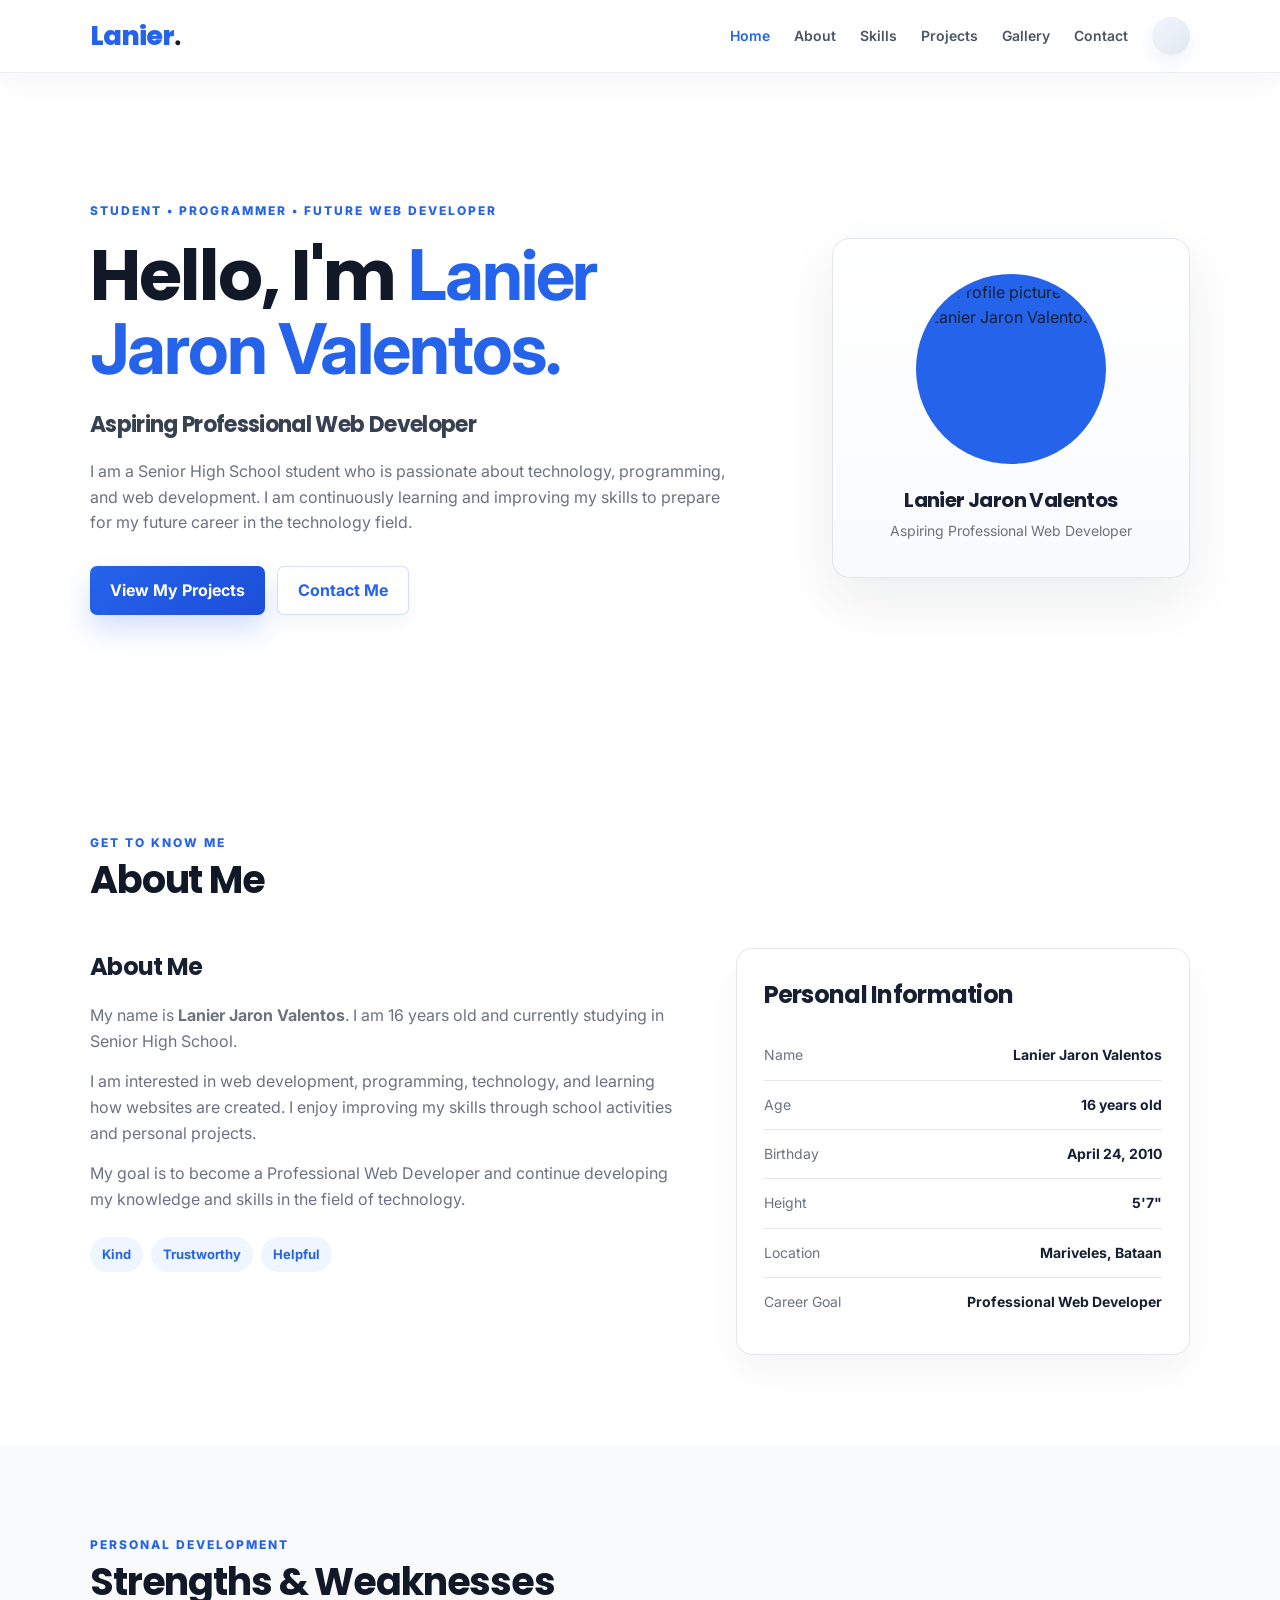
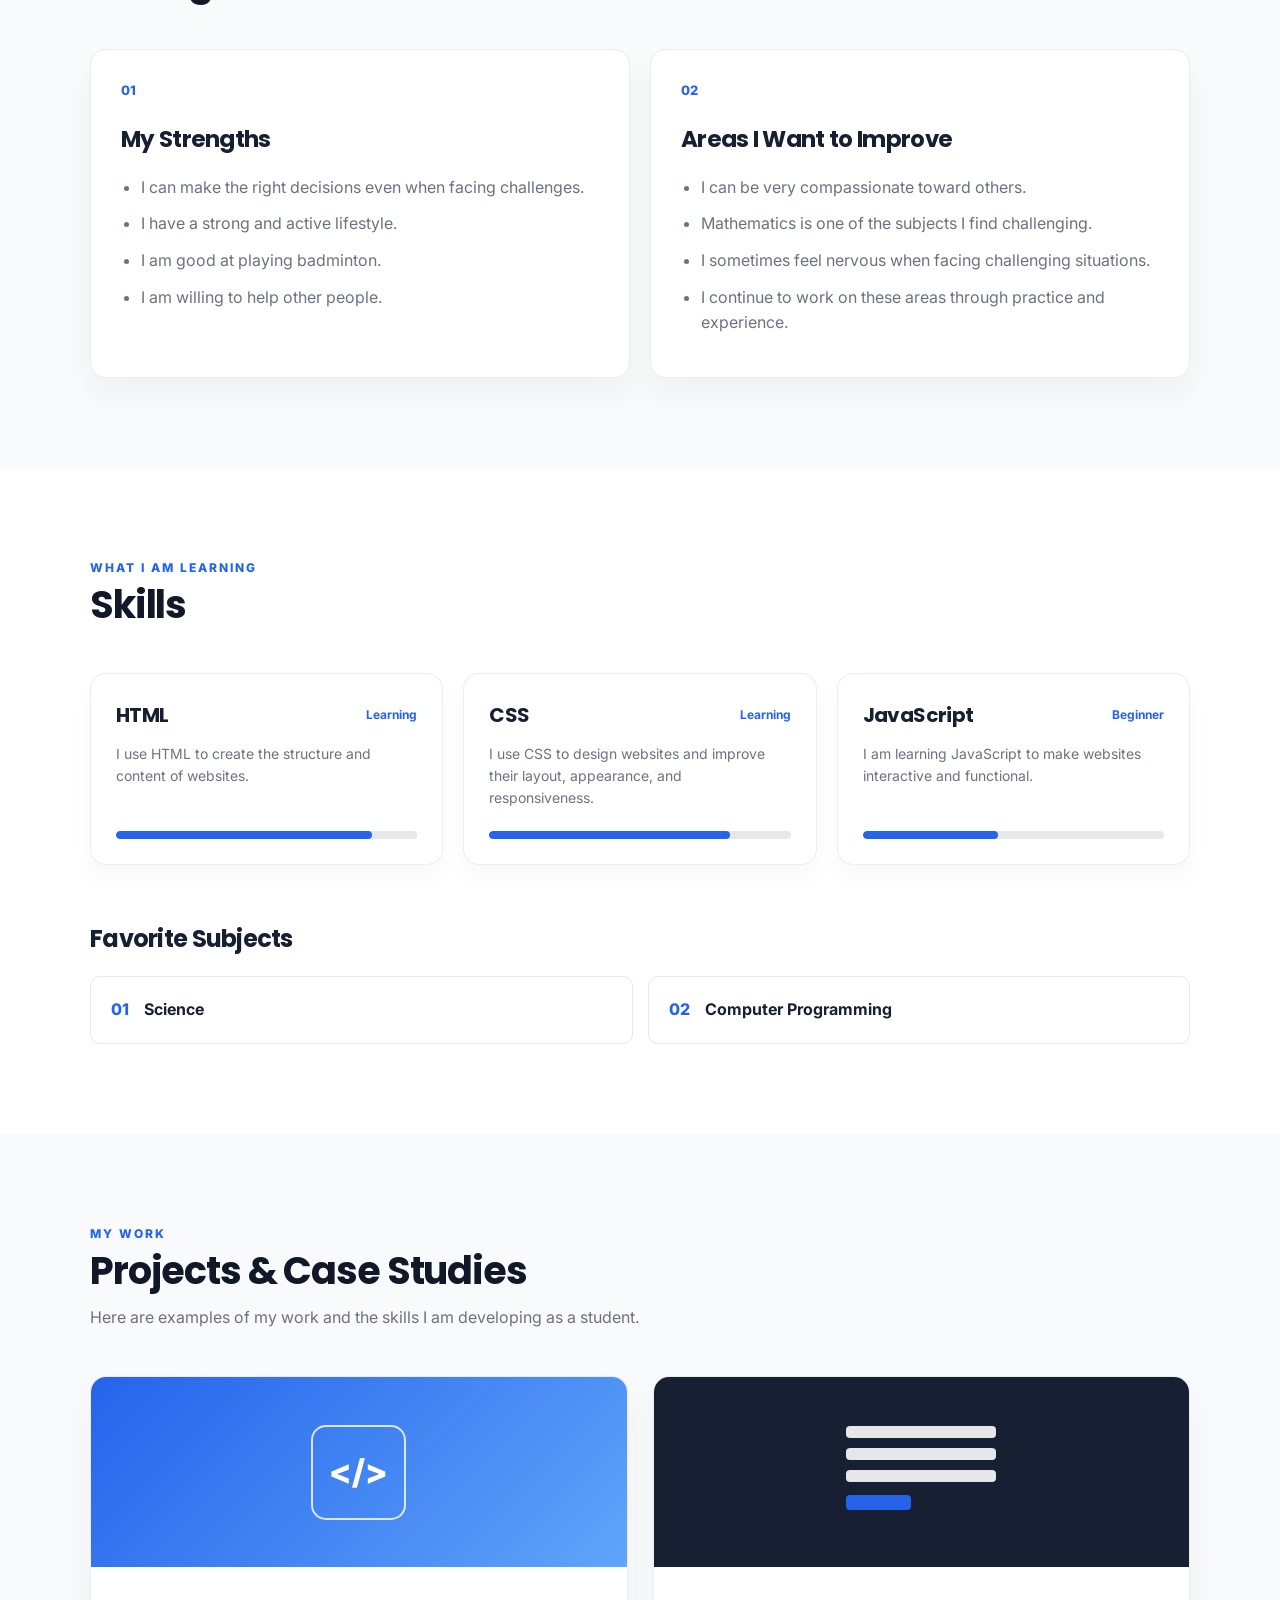
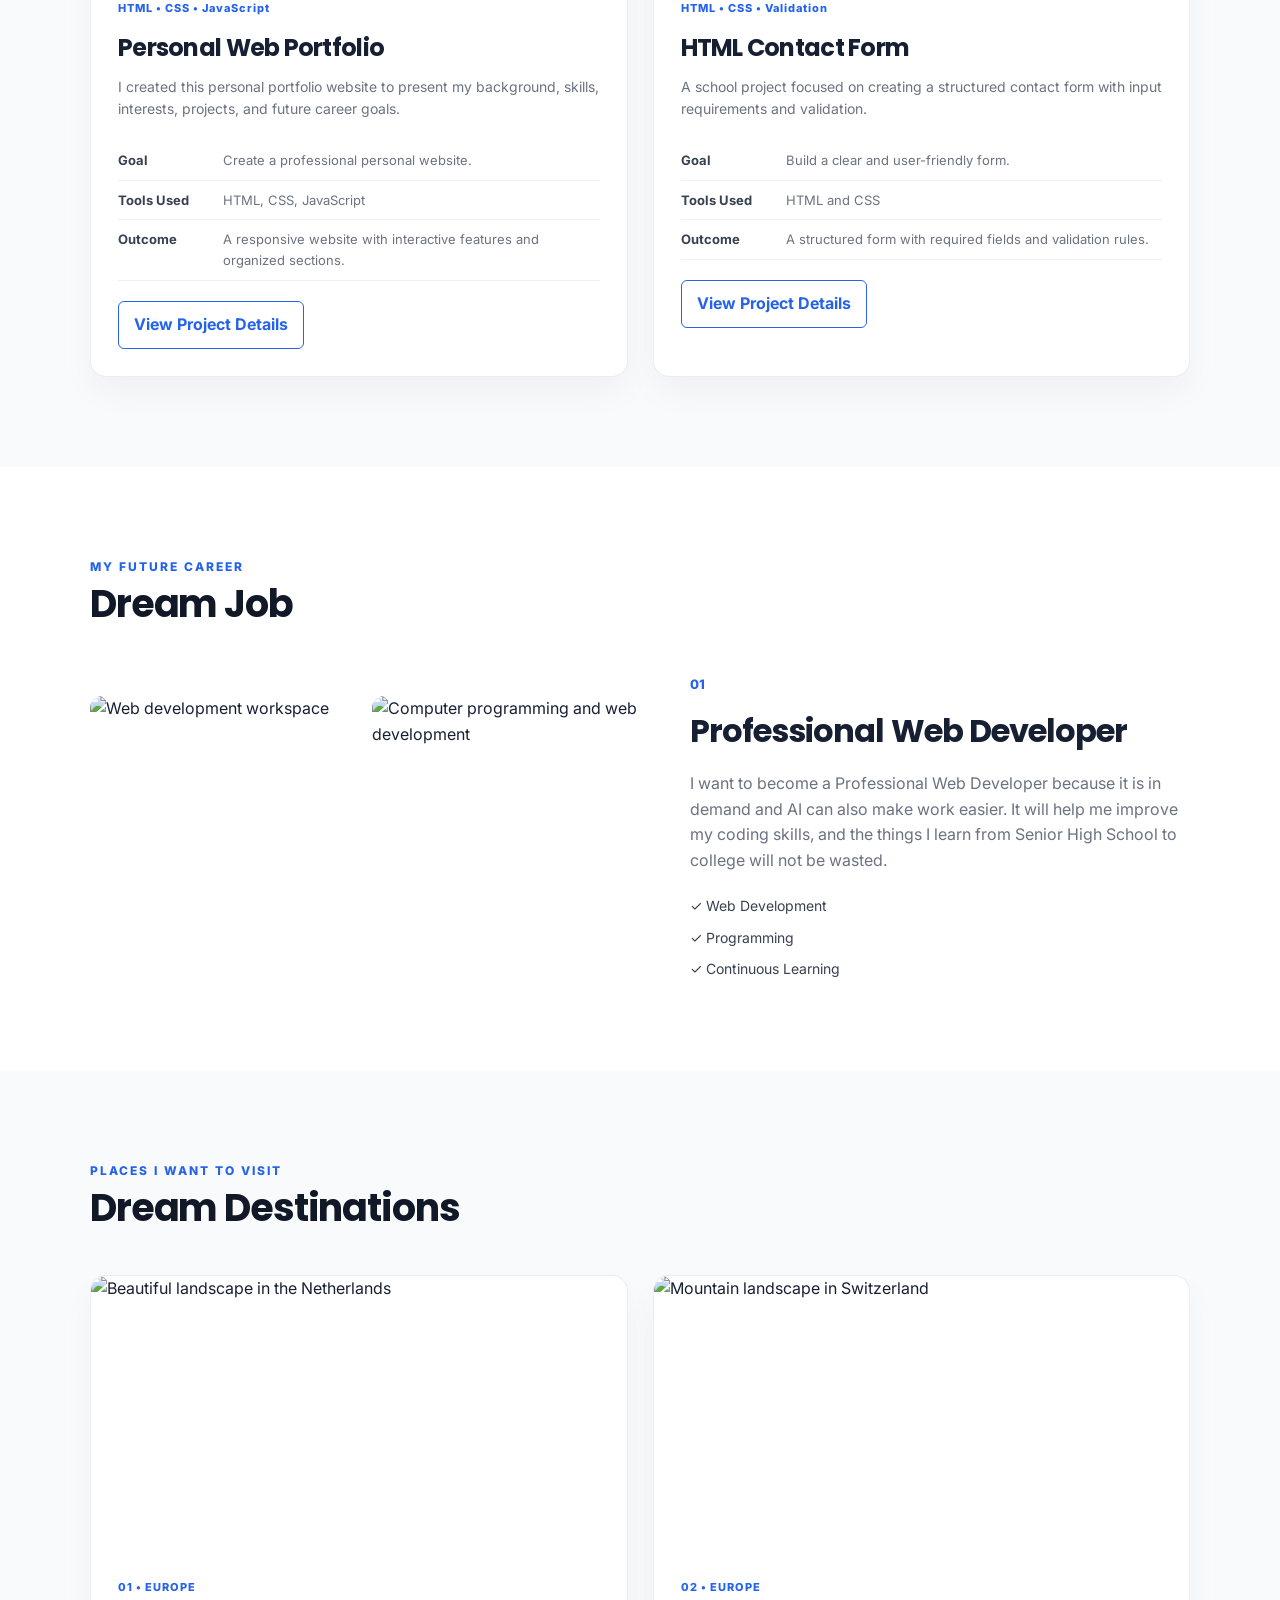
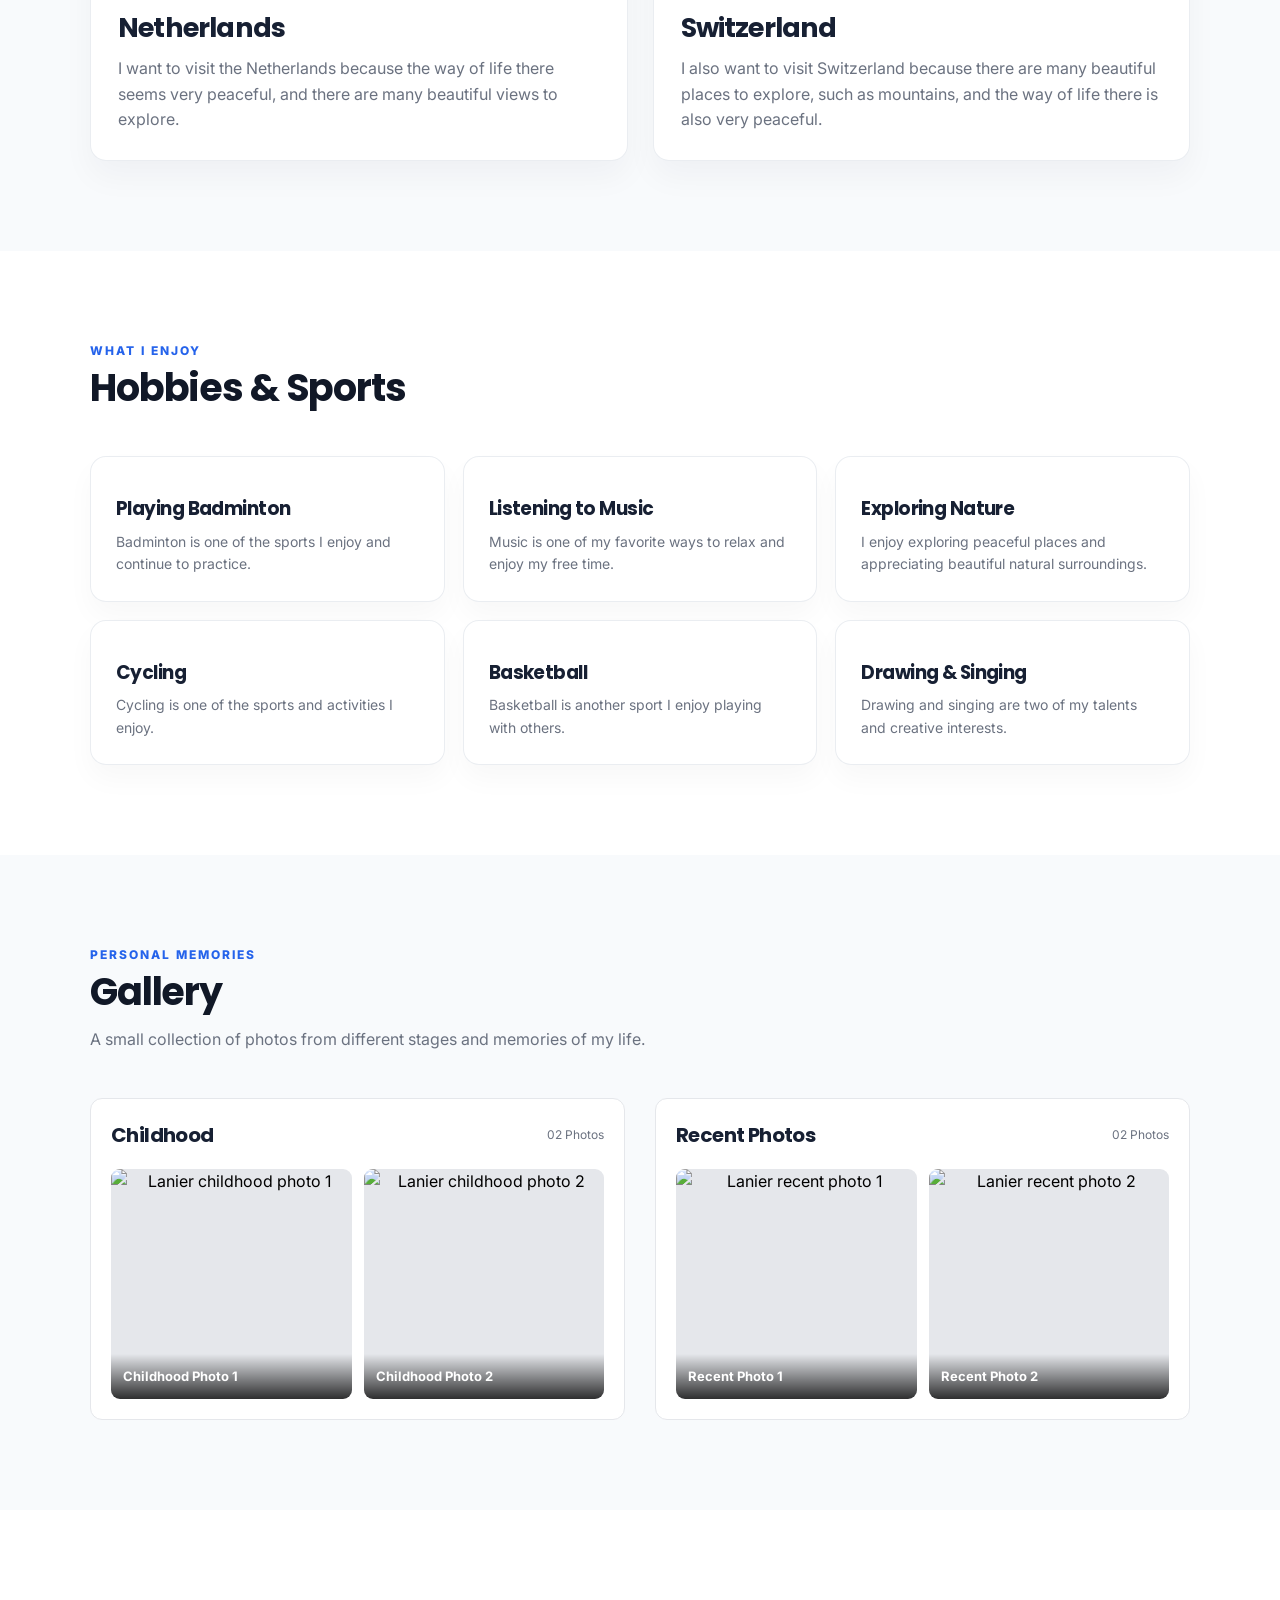
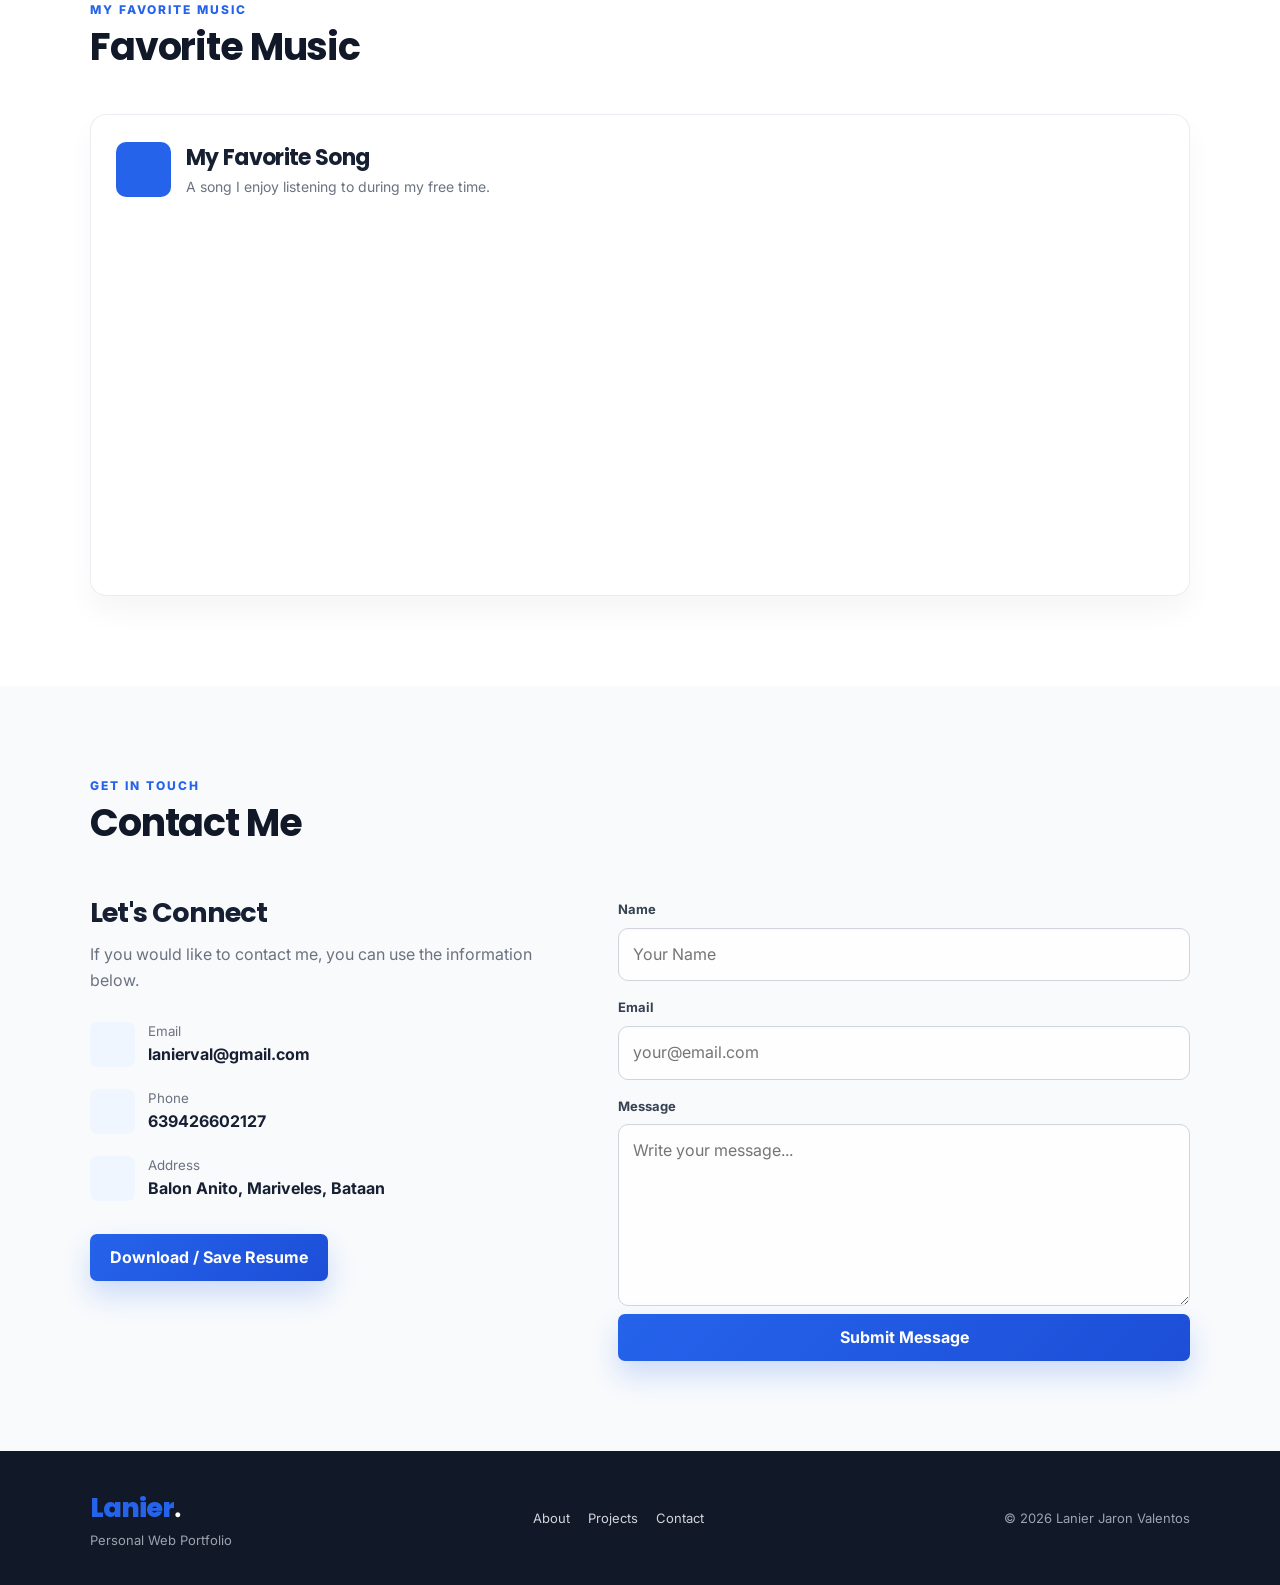
==== index.html @ 448d4cf4 "v1" ====
<!DOCTYPE html>
<html lang="en">
<head>
    <meta charset="UTF-8">
    <meta name="viewport" content="width=device-width, initial-scale=1.0">

    <title>Lanier Jaron Valentos | Web Portfolio</title>

    <link rel="preconnect" href="https://fonts.googleapis.com">
    <link rel="preconnect" href="https://fonts.gstatic.com" crossorigin>
    <link href="https://fonts.googleapis.com/css2?family=Inter:wght@400;500;600;700;800;900&family=Poppins:wght@500;600;700;800&display=swap" rel="stylesheet">
    <link rel="stylesheet" href="https://cdn-uicons.flaticon.com/2.6.0/uicons-regular-rounded/css/uicons-regular-rounded.css">
    <link rel="stylesheet" href="style.css">
</head>

<body>

<!-- =========================
     NAVIGATION
========================= -->

<header class="header">

    <nav class="navbar">

        <a href="#home" class="logo">
            Lanier<span>.</span>
        </a>

        <button
            class="menu-toggle"
            id="menuToggle"
            aria-label="Open navigation menu">
            ☰
        </button>

        <ul class="nav-links" id="navLinks">

            <li>
                <a href="#home">Home</a>
            </li>

            <li>
                <a href="#about">About</a>
            </li>

            <li>
                <a href="#skills">Skills</a>
            </li>

            <li>
                <a href="#projects">Projects</a>
            </li>

            <li>
                <a href="#gallery">Gallery</a>
            </li>

            <li>
                <a href="#contact">Contact</a>
            </li>

            <li>
                <button
                    id="themeToggle"
                    class="theme-btn"
                    aria-label="Toggle dark mode">
                    <i class="fi fi-rr-moon"></i>
                </button>
            </li>

        </ul>

    </nav>

</header>


<main>

<!-- =========================
     HERO
========================= -->

<section id="home" class="hero">

    <div class="hero-content reveal">

        <p class="eyebrow">
            STUDENT • PROGRAMMER • FUTURE WEB DEVELOPER
        </p>

        <h1>
            Hello, I'm
            <span>Lanier Jaron Valentos.</span>
        </h1>

        <h2>
            Aspiring Professional Web Developer
        </h2>

        <p class="hero-text">
            I am a Senior High School student who is passionate
            about technology, programming, and web development.
            I am continuously learning and improving my skills
            to prepare for my future career in the technology field.
        </p>

        <div class="hero-buttons">

            <a href="#projects" class="btn primary-btn">
                View My Projects
            </a>

            <a href="#contact" class="btn outline-btn">
                Contact Me
            </a>

        </div>

    </div>


    <div class="hero-profile reveal">

        <div class="profile-image-wrapper">

            <img
                src="assets/images/profile.jpg"
                alt="Profile picture of Lanier Jaron Valentos">

        </div>

        <h3>
            Lanier Jaron Valentos
        </h3>

        <p>
            Aspiring Professional Web Developer
        </p>

    </div>

</section>


<!-- =========================
     ABOUT
========================= -->

<section id="about" class="section">

    <div class="section-heading reveal">

        <p>GET TO KNOW ME</p>

        <h2>About Me</h2>

    </div>


    <div class="about-grid">

        <div class="about-content reveal">

            <h3>
                About Me
            </h3>

            <p>
                My name is <strong>Lanier Jaron Valentos</strong>.
                I am 16 years old and currently studying in
                Senior High School.
            </p>

            <p>
                I am interested in web development, programming,
                technology, and learning how websites are created.
                I enjoy improving my skills through school activities
                and personal projects.
            </p>

            <p>
                My goal is to become a Professional Web Developer
                and continue developing my knowledge and skills
                in the field of technology.
            </p>

            <div class="personal-traits">

                <span>Kind</span>
                <span>Trustworthy</span>
                <span>Helpful</span>

            </div>

        </div>


        <div class="info-card reveal">

            <h3>
                Personal Information
            </h3>

            <div class="info-row">
                <span>Name</span>
                <strong>Lanier Jaron Valentos</strong>
            </div>

            <div class="info-row">
                <span>Age</span>
                <strong>16 years old</strong>
            </div>

            <div class="info-row">
                <span>Birthday</span>
                <strong>April 24, 2010</strong>
            </div>

            <div class="info-row">
                <span>Height</span>
                <strong>5'7"</strong>
            </div>

            <div class="info-row">
                <span>Location</span>
                <strong>Mariveles, Bataan</strong>
            </div>

            <div class="info-row">
                <span>Career Goal</span>
                <strong>Professional Web Developer</strong>
            </div>

        </div>

    </div>

</section>


<!-- =========================
     STRENGTHS
========================= -->

<section class="section gray-section">

    <div class="section-heading reveal">

        <p>PERSONAL DEVELOPMENT</p>

        <h2>Strengths & Weaknesses</h2>

    </div>


    <div class="strength-grid">

        <div class="strength-card reveal">

            <div class="card-number">
                01
            </div>

            <h3>
                My Strengths
            </h3>

            <ul>

                <li>
                    I can make the right decisions even
                    when facing challenges.
                </li>

                <li>
                    I have a strong and active lifestyle.
                </li>

                <li>
                    I am good at playing badminton.
                </li>

                <li>
                    I am willing to help other people.
                </li>

            </ul>

        </div>


        <div class="strength-card reveal">

            <div class="card-number">
                02
            </div>

            <h3>
                Areas I Want to Improve
            </h3>

            <ul>

                <li>
                    I can be very compassionate toward others.
                </li>

                <li>
                    Mathematics is one of the subjects
                    I find challenging.
                </li>

                <li>
                    I sometimes feel nervous when facing
                    challenging situations.
                </li>

                <li>
                    I continue to work on these areas
                    through practice and experience.
                </li>

            </ul>

        </div>

    </div>

</section>


<!-- =========================
     SKILLS
========================= -->

<section id="skills" class="section">

    <div class="section-heading reveal">

        <p>WHAT I AM LEARNING</p>

        <h2>Skills</h2>

    </div>


    <div class="skills-grid">

        <div class="skill-card reveal">

            <div class="skill-top">
                <h3>HTML</h3>
                <span>Learning</span>
            </div>

            <p>
                I use HTML to create the structure and
                content of websites.
            </p>

            <div class="progress">
                <span style="width: 85%;"></span>
            </div>

        </div>


        <div class="skill-card reveal">

            <div class="skill-top">
                <h3>CSS</h3>
                <span>Learning</span>
            </div>

            <p>
                I use CSS to design websites and improve
                their layout, appearance, and responsiveness.
            </p>

            <div class="progress">
                <span style="width: 80%;"></span>
            </div>

        </div>


        <div class="skill-card reveal">

            <div class="skill-top">
                <h3>JavaScript</h3>
                <span>Beginner</span>
            </div>

            <p>
                I am learning JavaScript to make websites
                interactive and functional.
            </p>

            <div class="progress">
                <span style="width: 45%;"></span>
            </div>

        </div>

    </div>


    <div class="subjects reveal">

        <h3>
            Favorite Subjects
        </h3>

        <div class="subject-list">

            <div class="subject">
                <span>01</span>
                <strong>Science</strong>
            </div>

            <div class="subject">
                <span>02</span>
                <strong>Computer Programming</strong>
            </div>

        </div>

    </div>

</section>


<!-- =========================
     PROJECTS
========================= -->

<section id="projects" class="section gray-section">

    <div class="section-heading reveal">

        <p>MY WORK</p>

        <h2>Projects & Case Studies</h2>

        <p class="heading-description">
            Here are examples of my work and the skills
            I am developing as a student.
        </p>

    </div>


    <div class="project-grid">


        <!-- PROJECT 1 -->

        <article class="project-card reveal">

            <div class="project-image">
                <div class="project-code">
                    &lt;/&gt;
                </div>
            </div>

            <div class="project-content">

                <span class="project-tag">
                    HTML • CSS • JavaScript
                </span>

                <h3>
                    Personal Web Portfolio
                </h3>

                <p>
                    I created this personal portfolio website
                    to present my background, skills, interests,
                    projects, and future career goals.
                </p>

                <div class="project-details">

                    <div>
                        <strong>Goal</strong>
                        <span>
                            Create a professional personal website.
                        </span>
                    </div>

                    <div>
                        <strong>Tools Used</strong>
                        <span>
                            HTML, CSS, JavaScript
                        </span>
                    </div>

                    <div>
                        <strong>Outcome</strong>
                        <span>
                            A responsive website with interactive
                            features and organized sections.
                        </span>
                    </div>

                </div>

                <button
                    class="project-btn"
                    onclick="showProjectMessage('Portfolio Website')">
                    View Project Details
                </button>

            </div>

        </article>


        <!-- PROJECT 2 -->

        <article class="project-card reveal">

            <div class="project-image form-preview">

                <div class="mini-form">

                    <div></div>
                    <div></div>
                    <div></div>
                    <button></button>

                </div>

            </div>

            <div class="project-content">

                <span class="project-tag">
                    HTML • CSS • Validation
                </span>

                <h3>
                    HTML Contact Form
                </h3>

                <p>
                    A school project focused on creating a
                    structured contact form with input
                    requirements and validation.
                </p>

                <div class="project-details">

                    <div>
                        <strong>Goal</strong>
                        <span>
                            Build a clear and user-friendly form.
                        </span>
                    </div>

                    <div>
                        <strong>Tools Used</strong>
                        <span>
                            HTML and CSS
                        </span>
                    </div>

                    <div>
                        <strong>Outcome</strong>
                        <span>
                            A structured form with required
                            fields and validation rules.
                        </span>
                    </div>

                </div>

                <button
                    class="project-btn"
                    onclick="showProjectMessage('HTML Contact Form')">
                    View Project Details
                </button>

            </div>

        </article>

    </div>

</section>


<!-- =========================
     DREAM JOB
========================= -->

<section class="section">

    <div class="section-heading reveal">

        <p>MY FUTURE CAREER</p>

        <h2>Dream Job</h2>

    </div>


    <div class="dream-job-grid">

        <div class="dream-job-images reveal">

            <img
                src="assets/images/dreamjob1.jpg"
                alt="Web development workspace">

            <img
                src="assets/images/dreamjob2.jpg"
                alt="Computer programming and web development">

        </div>


        <div class="dream-job-content reveal">

            <span class="number-label">
                01
            </span>

            <h3>
                Professional Web Developer
            </h3>

            <p>
                I want to become a Professional Web Developer
                because it is in demand and AI can also make
                work easier. It will help me improve my coding
                skills, and the things I learn from Senior High
                School to college will not be wasted.
            </p>

            <div class="career-points">

                <span>
                    ✓ Web Development
                </span>

                <span>
                    ✓ Programming
                </span>

                <span>
                    ✓ Continuous Learning
                </span>

            </div>

        </div>

    </div>

</section>


<!-- =========================
     DREAM DESTINATIONS
========================= -->

<section class="section gray-section">

    <div class="section-heading reveal">

        <p>PLACES I WANT TO VISIT</p>

        <h2>Dream Destinations</h2>

    </div>


    <div class="destination-grid">


        <article class="destination-card reveal">

            <img
                src="assets/images/netherlands.jpg"
                alt="Beautiful landscape in the Netherlands">

            <div class="destination-content">

                <span>
                    01 • EUROPE
                </span>

                <h3>
                    Netherlands
                </h3>

                <p>
                    I want to visit the Netherlands because
                    the way of life there seems very peaceful,
                    and there are many beautiful views to explore.
                </p>

            </div>

        </article>


        <article class="destination-card reveal">

            <img
                src="assets/images/switzerland.jpg"
                alt="Mountain landscape in Switzerland">

            <div class="destination-content">

                <span>
                    02 • EUROPE
                </span>

                <h3>
                    Switzerland
                </h3>

                <p>
                    I also want to visit Switzerland because
                    there are many beautiful places to explore,
                    such as mountains, and the way of life there
                    is also very peaceful.
                </p>

            </div>

        </article>

    </div>

</section>


<!-- =========================
     HOBBIES & SPORTS
========================= -->

<section class="section">

    <div class="section-heading reveal">

        <p>WHAT I ENJOY</p>

        <h2>Hobbies & Sports</h2>

    </div>


    <div class="hobbies-grid">

        <div class="hobby reveal">
            <div class="hobby-icon"><i class="fi fi-rr-badminton"></i></div>
            <h3>Playing Badminton</h3>
            <p>
                Badminton is one of the sports I enjoy
                and continue to practice.
            </p>
        </div>


        <div class="hobby reveal">
            <div class="hobby-icon"><i class="fi fi-rr-music-alt"></i></div>
            <h3>Listening to Music</h3>
            <p>
                Music is one of my favorite ways to relax
                and enjoy my free time.
            </p>
        </div>


        <div class="hobby reveal">
            <div class="hobby-icon"><i class="fi fi-rr-leaf"></i></div>
            <h3>Exploring Nature</h3>
            <p>
                I enjoy exploring peaceful places and
                appreciating beautiful natural surroundings.
            </p>
        </div>


        <div class="hobby reveal">
            <div class="hobby-icon"><i class="fi fi-rr-bike"></i></div>
            <h3>Cycling</h3>
            <p>
                Cycling is one of the sports and activities
                I enjoy.
            </p>
        </div>


        <div class="hobby reveal">
            <div class="hobby-icon"><i class="fi fi-rr-basketball"></i></div>
            <h3>Basketball</h3>
            <p>
                Basketball is another sport I enjoy
                playing with others.
            </p>
        </div>


        <div class="hobby reveal">
            <div class="hobby-icon"><i class="fi fi-rr-paint-brush"></i></div>
            <h3>Drawing & Singing</h3>
            <p>
                Drawing and singing are two of my talents
                and creative interests.
            </p>
        </div>

    </div>

</section>


<!-- =========================
     GALLERY
========================= -->

<section id="gallery" class="section gray-section">

    <div class="section-heading reveal">

        <p>PERSONAL MEMORIES</p>

        <h2>Gallery</h2>

        <p class="heading-description">
            A small collection of photos from different
            stages and memories of my life.
        </p>

    </div>


    <div class="gallery-groups">


        <div class="gallery-group reveal">

            <div class="gallery-title">

                <h3>
                    Childhood
                </h3>

                <span>
                    02 Photos
                </span>

            </div>


            <div class="gallery-grid">

                <button
                    class="gallery-item"
                    onclick="openImage('assets/images/pic1.jpg', 'Childhood Photo 1')">

                    <img
                        src="assets/images/pic1.jpg"
                        alt="Lanier childhood photo 1">

                    <span>
                        Childhood Photo 1
                    </span>

                </button>


                <button
                    class="gallery-item"
                    onclick="openImage('assets/images/pic2.jpg', 'Childhood Photo 2')">

                    <img
                        src="assets/images/pic2.jpg"
                        alt="Lanier childhood photo 2">

                    <span>
                        Childhood Photo 2
                    </span>

                </button>

            </div>

        </div>


        <div class="gallery-group reveal">

            <div class="gallery-title">

                <h3>
                    Recent Photos
                </h3>

                <span>
                    02 Photos
                </span>

            </div>


            <div class="gallery-grid">

                <button
                    class="gallery-item"
                    onclick="openImage('assets/images/pic3.jpg', 'Recent Photo 1')">

                    <img
                        src="assets/images/pic3.jpg"
                        alt="Lanier recent photo 1">

                    <span>
                        Recent Photo 1
                    </span>

                </button>


                <button
                    class="gallery-item"
                    onclick="openImage('assets/images/pic4.jpg', 'Recent Photo 2')">

                    <img
                        src="assets/images/pic4.jpg"
                        alt="Lanier recent photo 2">

                    <span>
                        Recent Photo 2
                    </span>

                </button>

            </div>

        </div>

    </div>

</section>


<!-- =========================
     FAVORITE MUSIC
========================= -->

<section class="section">

    <div class="section-heading reveal">

        <p>MY FAVORITE MUSIC</p>

        <h2>Favorite Music</h2>

    </div>


    <div class="music-card reveal">

        <div class="music-info">

            <div class="music-icon">
                <i class="fi fi-rr-music"></i>
            </div>

            <div>

                <h3>
                    My Favorite Song
                </h3>

                <p>
                    A song I enjoy listening to during my
                    free time.
                </p>

            </div>

        </div>


        <div class="spotify-container">

            <iframe
                data-testid="embed-iframe"
                style="border-radius:12px"
                src="https://open.spotify.com/embed/track/4P0HTdr0ZgRrquFiT9SswZ?utm_source=generator&theme=0"
                width="100%"
                height="352"
                frameborder="0"
                allowfullscreen=""
                allow="autoplay; clipboard-write; encrypted-media; fullscreen; picture-in-picture"
                loading="lazy">
            </iframe>

        </div>

    </div>

</section>


<!-- =========================
     CONTACT
========================= -->

<section id="contact" class="section gray-section">

    <div class="section-heading reveal">

        <p>GET IN TOUCH</p>

        <h2>Contact Me</h2>

    </div>


    <div class="contact-grid">


        <div class="contact-details reveal">

            <h3>
                Let's Connect
            </h3>

            <p>
                If you would like to contact me, you can
                use the information below.
            </p>


            <div class="contact-item">

                <div class="contact-icon">
                    <i class="fi fi-rr-envelope"></i>
                </div>

                <div>
                    <small>Email</small>
                    <strong>
                        lanierval@gmail.com
                    </strong>
                </div>

            </div>


            <div class="contact-item">

                <div class="contact-icon">
                    <i class="fi fi-rr-phone-call"></i>
                </div>

                <div>
                    <small>Phone</small>
                    <strong>
                        639426602127
                    </strong>
                </div>

            </div>


            <div class="contact-item">

                <div class="contact-icon">
                    <i class="fi fi-rr-marker"></i>
                </div>

                <div>
                    <small>Address</small>
                    <strong>
                        Balon Anito, Mariveles, Bataan
                    </strong>
                </div>

            </div>


            <a
                class="btn primary-btn resume-btn"
                href="files/Lanier_Jaron_Valentos_Resume.pdf"
                download="Lanier_Jaron_Valentos_Resume.pdf">
                Download / Save Resume
            </a>

        </div>


        <form
            id="contactForm"
            class="contact-form reveal">

            <label for="name">
                Name
            </label>

            <input
                type="text"
                id="name"
                name="name"
                placeholder="Your Name"
                maxlength="50"
                required>


            <label for="email">
                Email
            </label>

            <input
                type="email"
                id="email"
                name="email"
                placeholder="your@email.com"
                required>


            <label for="message">
                Message
            </label>

            <textarea
                id="message"
                name="message"
                rows="6"
                maxlength="500"
                placeholder="Write your message..."
                required></textarea>


            <button
                type="submit"
                class="btn primary-btn">
                Submit Message
            </button>

            <p
                id="formMessage"
                class="form-message">
            </p>

        </form>

    </div>

</section>

</main>


<!-- =========================
     FOOTER
========================= -->

<footer class="footer">

    <div>

        <a href="#home" class="logo">
            Lanier<span>.</span>
        </a>

        <p>
            Personal Web Portfolio
        </p>

    </div>


    <div class="footer-links">

        <a href="#about">About</a>
        <a href="#projects">Projects</a>
        <a href="#contact">Contact</a>

    </div>


    <p>
        © 2026 Lanier Jaron Valentos
    </p>

</footer>


<!-- =========================
     IMAGE MODAL
========================= -->

<div
    id="imageModal"
    class="image-modal"
    onclick="closeImage(event)">

    <div class="modal-content">

        <button
            class="close-modal"
            onclick="closeImage()">
            ×
        </button>

        <img
            id="modalImage"
            src=""
            alt="Expanded gallery image">

        <p id="modalCaption">
        </p>

    </div>

</div>


<!-- =========================
     PROJECT MESSAGE
========================= -->

<div
    id="projectMessage"
    class="project-message">

    <div>

        <button
            class="close-project"
            onclick="closeProjectMessage()">
            ×
        </button>

        <h3 id="projectMessageTitle">
            Project
        </h3>

        <p>
            This project demonstrates my learning,
            creativity, and ability to use web
            development technologies.
        </p>

        <button
            class="btn primary-btn"
            onclick="closeProjectMessage()">
            Close
        </button>

    </div>

</div>


<!-- =========================
     SCRIPT
========================= -->

<script src="script.js"></script>

</body>
</html>
---- style.css ----
* {
    margin: 0;
    padding: 0;
    box-sizing: border-box;
}

html {
    scroll-behavior: smooth;
}

body {
    font-family: "Inter", Arial, sans-serif;
    background: #ffffff;
    color: #172033;
    line-height: 1.6;
    overflow-x: hidden;
    user-select: none;
    -webkit-user-select: none;
    -moz-user-select: none;
    -ms-user-select: none;
    transition: background 0.3s, color 0.3s;
}

img {
    display: block;
    max-width: 100%;
    pointer-events: none;
}

h1, h2, h3, h4, h5, h6 {
    font-family: "Poppins", "Inter", Arial, sans-serif;
    letter-spacing: -0.03em;
}

.logo {
    font-family: "Poppins", "Inter", Arial, sans-serif;
}

p, li, span, strong, input, textarea, button, a {
    font-family: "Inter", Arial, sans-serif;
}

body.no-scroll {
    overflow: hidden;
}

a {
    text-decoration: none;
    color: inherit;
}

button,
input,
textarea {
    font: inherit;
}

button {
    cursor: pointer;
}


/* =========================
   HEADER
========================= */

.header {
    position: sticky;
    top: 0;
    z-index: 1000;

    background: rgba(255,255,255,0.92);
    backdrop-filter: blur(12px);
    -webkit-backdrop-filter: blur(12px);

    border-bottom: 1px solid rgba(148, 163, 184, 0.2);
    box-shadow: 0 10px 30px rgba(15, 23, 42, 0.04);
}

.navbar {
    max-width: 1150px;
    min-height: 72px;

    margin: auto;
    padding: 0 25px;

    display: flex;
    align-items: center;
    justify-content: space-between;
    gap: 18px;
}

.logo {
    color: #2563eb;
    font-size: 27px;
    font-weight: 800;
    letter-spacing: -1px;
}

.logo span {
    color: #111827;
}

.nav-links {
    display: flex;
    align-items: center;
    justify-content: center;
    flex-wrap: wrap;
    gap: 24px;
    list-style: none;
}

.nav-links a {
    color: #4b5563;
    font-size: 14px;
    font-weight: 600;
    transition: 0.2s;
}

.nav-links a:hover {
    color: #2563eb;
}

.theme-btn {
    width: 38px;
    height: 38px;

    border: none;
    border-radius: 50%;

    background: linear-gradient(135deg, #eff6ff, #e2e8f0);
    display: inline-flex;
    align-items: center;
    justify-content: center;
    font-size: 16px;
    box-shadow: 0 8px 18px rgba(37, 99, 235, 0.08);
}

.menu-toggle {
    display: none;

    border: none;
    background: transparent;

    font-size: 26px;
}


/* =========================
   HERO
========================= */

.hero {
    max-width: 1150px;
    min-height: 670px;

    margin: auto;
    padding: 90px 25px;

    display: grid;
    grid-template-columns: 1.5fr 0.8fr;

    align-items: center;
    gap: 70px;
}

.eyebrow {
    color: #2563eb;
    font-size: 12px;
    font-weight: 800;
    letter-spacing: 2px;

    margin-bottom: 18px;
}

.hero h1 {
    max-width: 800px;

    font-size: clamp(45px, 6vw, 70px);
    line-height: 1.05;

    color: #111827;

    margin-bottom: 20px;
}

.hero h1 span {
    color: #2563eb;
}

.hero h2 {
    color: #374151;
    font-size: 22px;

    margin-bottom: 17px;
}

.hero-text {
    max-width: 650px;

    color: #6b7280;
    font-size: 16px;
}

.hero-buttons {
    display: flex;
    gap: 12px;

    margin-top: 30px;
}

.btn {
    display: inline-flex;

    align-items: center;
    justify-content: center;

    min-height: 46px;

    padding: 11px 20px;

    border-radius: 7px;
    border: none;

    font-weight: 700;

    transition: 0.25s;
}

.primary-btn {
    background: linear-gradient(135deg, #2563eb, #1d4ed8);
    color: white;
    box-shadow: 0 14px 28px rgba(37, 99, 235, 0.2);
}

.primary-btn:hover {
    background: linear-gradient(135deg, #1d4ed8, #1e40af);
    transform: translateY(-2px);
    box-shadow: 0 18px 32px rgba(37, 99, 235, 0.26);
}

.outline-btn {
    background: rgba(255,255,255,0.9);
    color: #2563eb;

    border: 1px solid rgba(37, 99, 235, 0.2);
    box-shadow: 0 8px 18px rgba(15, 23, 42, 0.04);
}

.outline-btn:hover {
    background: #eff6ff;
}

.hero-profile {
    text-align: center;

    padding: 35px 25px;

    border: 1px solid rgba(148, 163, 184, 0.25);
    border-radius: 18px;

    box-shadow: 0 22px 55px rgba(15, 23, 42, 0.08);
    background: linear-gradient(180deg, rgba(255,255,255,0.9), rgba(248,250,252,0.9));
}

.profile-image-wrapper {
    width: 190px;
    height: 190px;

    margin: auto auto 20px;

    border-radius: 50%;

    padding: 6px;

    background: #2563eb;
}

.profile-image-wrapper img {
    width: 100%;
    height: 100%;

    border-radius: 50%;

    object-fit: cover;

    display: block;
}

.hero-profile h3 {
    font-size: 20px;
    margin-bottom: 4px;
}

.hero-profile p {
    color: #6b7280;
    font-size: 14px;
}


/* =========================
   GENERAL SECTIONS
========================= */

.section {
    max-width: 1150px;

    margin: auto;

    padding: 90px 25px;
}

.gray-section {
    max-width: none;

    background: #f8fafc;

    padding-left: max(25px, calc((100% - 1100px) / 2));
    padding-right: max(25px, calc((100% - 1100px) / 2));
}

.section-heading {
    margin-bottom: 45px;
}

.section-heading > p:first-child {
    color: #2563eb;

    font-size: 12px;
    font-weight: 800;

    letter-spacing: 2px;
}

.section-heading h2 {
    color: #111827;

    font-size: 38px;
    line-height: 1.2;

    margin-top: 5px;
}

.heading-description {
    max-width: 650px;

    color: #6b7280;

    margin-top: 12px;
}


/* =========================
   ABOUT
========================= */

.about-grid {
    display: grid;

    grid-template-columns: 1.3fr 1fr;

    gap: 55px;
}

.about-content h3,
.info-card h3 {
    font-size: 24px;

    margin-bottom: 17px;
}

.about-content p {
    color: #6b7280;

    margin-bottom: 15px;
}

.personal-traits {
    display: flex;
    flex-wrap: wrap;

    gap: 8px;

    margin-top: 25px;
}

.personal-traits span {
    padding: 7px 12px;

    border-radius: 20px;

    background: #eff6ff;
    color: #2563eb;

    font-size: 13px;
    font-weight: 700;
}

.info-card {
    border: 1px solid rgba(148, 163, 184, 0.25);

    border-radius: 16px;

    padding: 27px;
    background: rgba(255,255,255,0.7);
    box-shadow: 0 18px 35px rgba(15, 23, 42, 0.04);
}

.info-row {
    display: flex;

    justify-content: space-between;

    gap: 20px;

    padding: 13px 0;

    border-bottom: 1px solid #e5e7eb;

    font-size: 14px;
}

.info-row:last-child {
    border-bottom: none;
}

.info-row span {
    color: #6b7280;
}


/* =========================
   STRENGTHS
========================= */

.strength-grid {
    display: grid;

    grid-template-columns: 1fr 1fr;

    gap: 20px;
}

.strength-card {
    background: rgba(255,255,255,0.9);

    border: 1px solid rgba(148, 163, 184, 0.2);

    border-radius: 16px;

    padding: 30px;
    box-shadow: 0 18px 32px rgba(15, 23, 42, 0.04);
}

.card-number {
    color: #2563eb;

    font-size: 13px;
    font-weight: 800;

    margin-bottom: 20px;
}

.strength-card h3 {
    font-size: 23px;

    margin-bottom: 17px;
}

.strength-card ul {
    padding-left: 20px;
}

.strength-card li {
    color: #6b7280;

    margin-bottom: 11px;
}


/* =========================
   SKILLS
========================= */

.skills-grid {
    display: grid;

    grid-template-columns: repeat(3, 1fr);

    gap: 20px;
}

.skill-card {
    border: 1px solid rgba(148, 163, 184, 0.2);

    border-radius: 16px;

    padding: 25px;
    background: rgba(255,255,255,0.8);
    box-shadow: 0 12px 25px rgba(15, 23, 42, 0.03);
}

.skill-top {
    display: flex;

    justify-content: space-between;
    align-items: center;

    margin-bottom: 12px;
}

.skill-top h3 {
    font-size: 20px;
}

.skill-top span {
    color: #2563eb;

    font-size: 12px;
    font-weight: 700;
}

.skill-card p {
    color: #6b7280;

    font-size: 14px;

    min-height: 68px;
}

.progress {
    height: 8px;

    background: #e5e7eb;

    border-radius: 20px;

    overflow: hidden;

    margin-top: 20px;
}

.progress span {
    display: block;

    height: 100%;

    background: #2563eb;

    border-radius: 20px;
}

.subjects {
    margin-top: 55px;
}

.subjects h3 {
    font-size: 24px;

    margin-bottom: 18px;
}

.subject-list {
    display: grid;

    grid-template-columns: 1fr 1fr;

    gap: 15px;
}

.subject {
    display: flex;

    align-items: center;

    gap: 15px;

    padding: 20px;

    border: 1px solid #e5e7eb;

    border-radius: 10px;
}

.subject span {
    color: #2563eb;

    font-weight: 800;
}


/* =========================
   PROJECTS
========================= */

.project-grid {
    display: grid;

    grid-template-columns: 1fr 1fr;

    gap: 25px;
}

.project-card {
    overflow: hidden;

    background: rgba(255,255,255,0.9);

    border: 1px solid rgba(148, 163, 184, 0.2);

    border-radius: 16px;

    transition: 0.3s;
    box-shadow: 0 16px 32px rgba(15, 23, 42, 0.04);
}

.project-card:hover {
    transform: translateY(-5px);

    box-shadow: 0 20px 45px rgba(0,0,0,0.08);
}

.project-image {
    height: 190px;

    background: linear-gradient(
        135deg,
        #2563eb,
        #60a5fa
    );

    display: flex;

    align-items: center;
    justify-content: center;
}

.project-code {
    width: 95px;
    height: 95px;

    display: flex;
    align-items: center;
    justify-content: center;

    border: 2px solid rgba(255,255,255,0.8);

    border-radius: 15px;

    color: white;

    font-size: 34px;
    font-weight: 800;
}

.form-preview {
    background: #172033;
}

.mini-form {
    width: 150px;
}

.mini-form div {
    height: 12px;

    background: #e5e7eb;

    border-radius: 4px;

    margin-bottom: 10px;
}

.mini-form button {
    width: 65px;
    height: 15px;

    border: none;

    background: #2563eb;

    border-radius: 4px;
}

.project-content {
    padding: 27px;
}

.project-tag {
    color: #2563eb;

    font-size: 11px;
    font-weight: 800;

    letter-spacing: 1px;
}

.project-content h3 {
    font-size: 24px;

    margin: 9px 0;
}

.project-content > p {
    color: #6b7280;

    font-size: 14px;
}

.project-details {
    margin-top: 20px;
}

.project-details div {
    display: grid;

    grid-template-columns: 95px 1fr;

    gap: 10px;

    padding: 9px 0;

    border-bottom: 1px solid #eef0f3;

    font-size: 13px;
}

.project-details strong {
    color: #374151;
}

.project-details span {
    color: #6b7280;
}

.project-btn {
    margin-top: 20px;

    padding: 10px 15px;

    border: 1px solid #2563eb;

    background: transparent;

    color: #2563eb;

    border-radius: 6px;

    font-weight: 700;
}

.project-btn:hover {
    background: #2563eb;
    color: white;
}


/* =========================
   DREAM JOB
========================= */

.dream-job-grid {
    display: grid;

    grid-template-columns: 1.1fr 1fr;

    gap: 50px;

    align-items: center;
}

.dream-job-images {
    display: grid;

    grid-template-columns: 1fr 1fr;

    gap: 14px;
}

.dream-job-images img {
    width: 100%;
    height: 260px;

    object-fit: cover;

    border-radius: 12px;

    display: block;
}

.number-label {
    color: #2563eb;

    font-size: 13px;
    font-weight: 800;
}

.dream-job-content h3 {
    font-size: 32px;

    margin: 8px 0 15px;
}

.dream-job-content p {
    color: #6b7280;
}

.career-points {
    display: flex;

    flex-direction: column;

    gap: 9px;

    margin-top: 22px;
}

.career-points span {
    color: #374151;

    font-size: 14px;
}


/* =========================
   DESTINATIONS
========================= */

.destination-grid {
    display: grid;

    grid-template-columns: 1fr 1fr;

    gap: 25px;
}

.destination-card {
    overflow: hidden;

    background: rgba(255,255,255,0.9);

    border: 1px solid rgba(148, 163, 184, 0.2);

    border-radius: 16px;
    box-shadow: 0 16px 32px rgba(15, 23, 42, 0.04);
}

.destination-card img {
    width: 100%;
    height: 270px;

    object-fit: cover;

    display: block;
}

.destination-content {
    padding: 27px;
}

.destination-content > span {
    color: #2563eb;

    font-size: 11px;
    font-weight: 800;

    letter-spacing: 1px;
}

.destination-content h3 {
    font-size: 27px;

    margin: 7px 0;
}

.destination-content p {
    color: #6b7280;
}


/* =========================
   HOBBIES
========================= */

.hobbies-grid {
    display: grid;

    grid-template-columns: repeat(3, 1fr);

    gap: 18px;
}

.hobby {
    padding: 25px;

    border: 1px solid rgba(148, 163, 184, 0.2);

    border-radius: 16px;

    transition: 0.3s;
    background: rgba(255,255,255,0.75);
    box-shadow: 0 14px 28px rgba(15, 23, 42, 0.03);
}

.hobby:hover {
    transform: translateY(-4px);

    border-color: #2563eb;
}

.hobby-icon {
    font-size: 30px;
    color: #2563eb;
    margin-bottom: 12px;
    display: flex;
    align-items: center;
    justify-content: flex-start;
}

.hobby-icon i,
.music-icon i,
.contact-icon i,
.theme-btn i {
    font-style: normal;
    display: inline-block;
}

.hobby h3 {
    margin-bottom: 7px;
}

.hobby p {
    color: #6b7280;

    font-size: 14px;
}


/* =========================
   GALLERY
========================= */

.gallery-groups {
    display: grid;

    grid-template-columns: 1fr 1fr;

    gap: 30px;
}

.gallery-group {
    background: white;

    border: 1px solid #e5e7eb;

    border-radius: 12px;

    padding: 20px;
}

.gallery-title {
    display: flex;

    align-items: center;
    justify-content: space-between;

    margin-bottom: 18px;
}

.gallery-title h3 {
    font-size: 20px;
}

.gallery-title span {
    color: #6b7280;

    font-size: 12px;
}

.gallery-grid {
    display: grid;

    grid-template-columns: 1fr 1fr;

    gap: 12px;
}

.gallery-item {
    position: relative;

    overflow: hidden;

    border: none;

    padding: 0;

    border-radius: 9px;

    background: #e5e7eb;

    min-height: 200px;
}

.gallery-item img {
    width: 100%;
    height: 230px;

    display: block;

    object-fit: cover;

    transition: transform 0.4s;
}

.gallery-item:hover img {
    transform: scale(1.05);
}

.gallery-item span {
    position: absolute;

    left: 0;
    right: 0;
    bottom: 0;

    padding: 12px;

    color: white;

    background: linear-gradient(
        transparent,
        rgba(0,0,0,0.8)
    );

    text-align: left;

    font-size: 13px;
    font-weight: 700;
}


/* =========================
   MUSIC
========================= */

.music-card {
    padding: 25px;

    border: 1px solid rgba(148, 163, 184, 0.2);

    border-radius: 16px;
    background: rgba(255,255,255,0.8);
    box-shadow: 0 16px 28px rgba(15, 23, 42, 0.04);
}

.music-info {
    display: flex;

    align-items: center;

    gap: 15px;

    margin-bottom: 20px;
}

.music-icon {
    width: 55px;
    height: 55px;

    display: flex;

    align-items: center;
    justify-content: center;

    border-radius: 10px;

    background: #2563eb;
    color: white;

    font-size: 22px;
}

.music-info h3 {
    font-size: 22px;
}

.music-info p {
    color: #6b7280;

    font-size: 14px;
}

.spotify-container iframe {
    display: block;

    max-width: 100%;
}


/* =========================
   CONTACT
========================= */

.contact-grid {
    display: grid;

    grid-template-columns: 0.9fr 1.1fr;

    gap: 60px;
}

.contact-details h3 {
    font-size: 27px;

    margin-bottom: 8px;
}

.contact-details > p {
    color: #6b7280;

    margin-bottom: 28px;
}

.contact-item {
    display: flex;

    align-items: center;

    gap: 13px;

    margin-bottom: 20px;
}

.contact-icon {
    width: 45px;
    height: 45px;

    display: flex;

    align-items: center;
    justify-content: center;

    background: #eff6ff;

    border-radius: 8px;

    font-size: 18px;
    color: #2563eb;
}

.contact-item div:last-child {
    display: flex;

    flex-direction: column;
}

.contact-item small {
    color: #6b7280;
}

.resume-btn {
    margin-top: 12px;
}

.contact-form {
    display: flex;

    flex-direction: column;

    gap: 8px;
}

.contact-form label {
    color: #374151;

    font-size: 13px;
    font-weight: 700;

    margin-top: 8px;
}

.contact-form input,
.contact-form textarea {
    width: 100%;

    padding: 13px 14px;

    border: 1px solid #d1d5db;

    border-radius: 10px;

    outline: none;

    background: rgba(255,255,255,0.9);

    color: #172033;

    resize: vertical;
    box-shadow: inset 0 1px 2px rgba(15, 23, 42, 0.02);
}

.contact-form input:focus,
.contact-form textarea:focus {
    border-color: #2563eb;

    box-shadow: 0 0 0 2px #dbeafe;
}

.contact-form input.invalid,
.contact-form textarea.invalid {
    border-color: #dc2626;
    background: rgba(220, 38, 38, 0.05);
    box-shadow: 0 0 0 3px rgba(220, 38, 38, 0.1);
}

.contact-form input.valid,
.contact-form textarea.valid {
    border-color: #16a34a;
    background: rgba(22, 163, 74, 0.05);
    box-shadow: 0 0 0 3px rgba(22, 163, 74, 0.08);
}

.form-message {
    min-height: 22px;
    margin-top: 6px;
    padding: 10px 12px;
    border-radius: 8px;
    font-size: 13px;
    font-weight: 600;
    line-height: 1.4;
    display: none;
    background: rgba(37, 99, 235, 0.08);
    color: #1d4ed8;
    border: 1px solid rgba(37, 99, 235, 0.15);
}

.form-message.visible {
    display: block;
}

.form-message.error {
    background: rgba(220, 38, 38, 0.08);
    color: #b91c1c;
    border-color: rgba(220, 38, 38, 0.18);
}

.form-message.success {
    background: rgba(22, 163, 74, 0.08);
    color: #15803d;
    border-color: rgba(22, 163, 74, 0.18);
}


/* =========================
   FOOTER
========================= */

.footer {
    background: #111827;

    color: white;

    padding: 35px 25px;

    display: flex;

    align-items: center;
    justify-content: space-between;

    gap: 20px;

    padding-left: max(25px, calc((100% - 1100px) / 2));
    padding-right: max(25px, calc((100% - 1100px) / 2));
}

.footer .logo span {
    color: white;
}

.footer p {
    color: #9ca3af;

    font-size: 13px;
}

.footer-links {
    display: flex;

    gap: 18px;
}

.footer-links a {
    color: #d1d5db;

    font-size: 13px;
}

.footer-links a:hover {
    color: #60a5fa;
}


/* =========================
   IMAGE MODAL
========================= */

.image-modal {
    position: fixed;

    inset: 0;

    z-index: 2000;

    display: flex;

    align-items: center;
    justify-content: center;

    padding: 30px;

    background: rgba(0,0,0,0.75);

    opacity: 0;

    visibility: hidden;

    transition: 0.3s;
}

.image-modal.active {
    opacity: 1;

    visibility: visible;
}

.modal-content {
    position: relative;

    width: min(850px, 92vw);

    max-height: 90vh;

    padding: 15px;

    background: white;

    border-radius: 12px;

    transform: scale(0.9);

    transition: 0.3s;
}

.image-modal.active .modal-content {
    transform: scale(1);
}

.modal-content img {
    display: block;

    width: 100%;

    max-height: 75vh;

    object-fit: contain;

    border-radius: 7px;
}

.modal-content p {
    text-align: center;

    padding: 10px;

    color: #374151;

    font-weight: 700;
}

.close-modal {
    position: absolute;

    right: -15px;
    top: -15px;

    width: 38px;
    height: 38px;

    border: none;

    border-radius: 50%;

    background: white;

    color: #111827;

    font-size: 25px;

    box-shadow: 0 5px 20px rgba(0,0,0,0.2);
}


/* =========================
   PROJECT MESSAGE
========================= */

.project-message {
    position: fixed;

    inset: 0;

    z-index: 2100;

    display: flex;

    align-items: center;
    justify-content: center;

    padding: 20px;

    background: rgba(0,0,0,0.6);

    opacity: 0;
    visibility: hidden;

    transition: 0.3s;
}

.project-message.active {
    opacity: 1;
    visibility: visible;
}

.project-message > div {
    position: relative;

    width: min(500px, 95vw);

    padding: 35px;

    background: white;

    border-radius: 12px;
}

.project-message h3 {
    margin-bottom: 10px;

    font-size: 25px;
}

.project-message p {
    color: #6b7280;

    margin-bottom: 20px;
}

.close-project {
    position: absolute;

    right: 15px;
    top: 12px;

    border: none;

    background: none;

    font-size: 25px;
}


/* =========================
   ANIMATIONS
========================= */

.reveal {
    opacity: 0;

    transform: translateY(30px);

    transition:
        opacity 0.7s ease,
        transform 0.7s ease;
}

.reveal.visible {
    opacity: 1;

    transform: translateY(0);
}


/* =========================
   DARK MODE
========================= */

body.dark {
    background: #0f172a;

    color: #e5e7eb;
}

body.dark .header {
    background: rgba(15,23,42,0.96);

    border-color: #334155;
}

body.dark .logo span {
    color: white;
}

body.dark .nav-links a {
    color: #cbd5e1;
}

body.dark .theme-btn {
    background: #334155;
}

body.dark .hero h1,
body.dark .section-heading h2 {
    color: white;
}

body.dark .hero h2 {
    color: #cbd5e1;
}

body.dark .hero-text,
body.dark .about-content p,
body.dark .skill-card p,
body.dark .heading-description,
body.dark .destination-content p,
body.dark .hobby p,
body.dark .contact-details > p {
    color: #94a3b8;
}

body.dark .hero-profile,
body.dark .info-card,
body.dark .strength-card,
body.dark .skill-card,
body.dark .project-card,
body.dark .project-message > div,
body.dark .destination-card,
body.dark .gallery-group,
body.dark .music-card,
body.dark .contact-form input,
body.dark .contact-form textarea,
body.dark .subject {
    background: #1e293b;

    border-color: #334155;
}

body.dark .gray-section {
    background: #0b1220;
}

body.dark .info-row,
body.dark .project-details div {
    border-color: #334155;
}

body.dark .info-row span,
body.dark .project-details span,
body.dark .contact-item small {
    color: #94a3b8;
}

body.dark .info-row strong,
body.dark .project-details strong {
    color: #e5e7eb;
}

body.dark .strength-card li {
    color: #94a3b8;
}

body.dark .progress {
    background: #334155;
}

body.dark .contact-form label {
    color: #cbd5e1;
}

body.dark .contact-form input,
body.dark .contact-form textarea {
    color: white;
}

body.dark .outline-btn {
    background: transparent;

    color: #60a5fa;
}

body.dark .modal-content {
    background: #1e293b;
}

body.dark .modal-content p {
    color: #e5e7eb;
}


/* =========================
   RESPONSIVE
========================= */

@media (max-width: 1100px) {
    .navbar {
        padding: 14px 20px;
    }

    .nav-links {
        gap: 14px 18px;
    }
}

@media (max-width: 950px) {

    .hero {
        grid-template-columns: 1fr;

        text-align: center;

        gap: 40px;
    }

    .hero-content {
        margin: auto;
    }

    .hero-text {
        margin: auto;
    }

    .hero-buttons {
        justify-content: center;
    }

    .hero-profile {
        width: min(400px, 100%);

        margin: auto;
    }

    .about-grid,
    .dream-job-grid,
    .contact-grid {
        grid-template-columns: 1fr;
    }

    .skills-grid {
        grid-template-columns: 1fr 1fr;
    }

    .project-grid,
    .destination-grid,
    .gallery-groups {
        grid-template-columns: 1fr;
    }

    .hobbies-grid {
        grid-template-columns: 1fr 1fr;
    }
}


@media (max-width: 700px) {

    .navbar {
        min-height: 65px;
    }

    .menu-toggle {
        display: block;
    }

    .nav-links {
        position: absolute;

        top: 65px;
        left: 0;
        right: 0;

        display: none;

        flex-direction: column;

        align-items: stretch;
        justify-content: center;

        padding: 18px 25px;

        background: white;

        border-bottom: 1px solid #e5e7eb;
    }

    .nav-links.active {
        display: flex;
    }

    .nav-links li {
        padding: 7px 0;
    }

    body.dark .nav-links {
        background: #0f172a;

        border-color: #334155;
    }

    .hero {
        min-height: auto;

        padding-top: 65px;
        padding-bottom: 70px;
    }

    .hero h1 {
        font-size: 45px;
    }

    .hero-buttons {
        flex-direction: column;
    }

    .btn {
        width: 100%;
    }

    .skills-grid,
    .strength-grid,
    .hobbies-grid,
    .subject-list {
        grid-template-columns: 1fr;
    }

    .dream-job-images {
        grid-template-columns: 1fr;
    }

    .dream-job-images img {
        height: 240px;
    }

    .gallery-grid {
        grid-template-columns: 1fr;
    }

    .gallery-item img {
        height: 270px;
    }

    .footer {
        flex-direction: column;

        align-items: flex-start;
    }
}


@media (max-width: 450px) {

    .section,
    .hero {
        padding-left: 18px;
        padding-right: 18px;
    }

    .gray-section {
        padding-left: 18px;
        padding-right: 18px;
    }

    .hero h1 {
        font-size: 38px;
    }

    .hero-buttons {
        gap: 10px;
    }

    .btn {
        padding-left: 16px;
        padding-right: 16px;
    }

    .profile-image-wrapper {
        width: 155px;
        height: 155px;
    }

    .info-row {
        flex-direction: column;

        gap: 2px;
    }

    .gallery-group {
        padding: 14px;
    }

    .modal-content {
        padding: 8px;
    }

    .footer {
        padding-left: 18px;
        padding-right: 18px;
    }

}
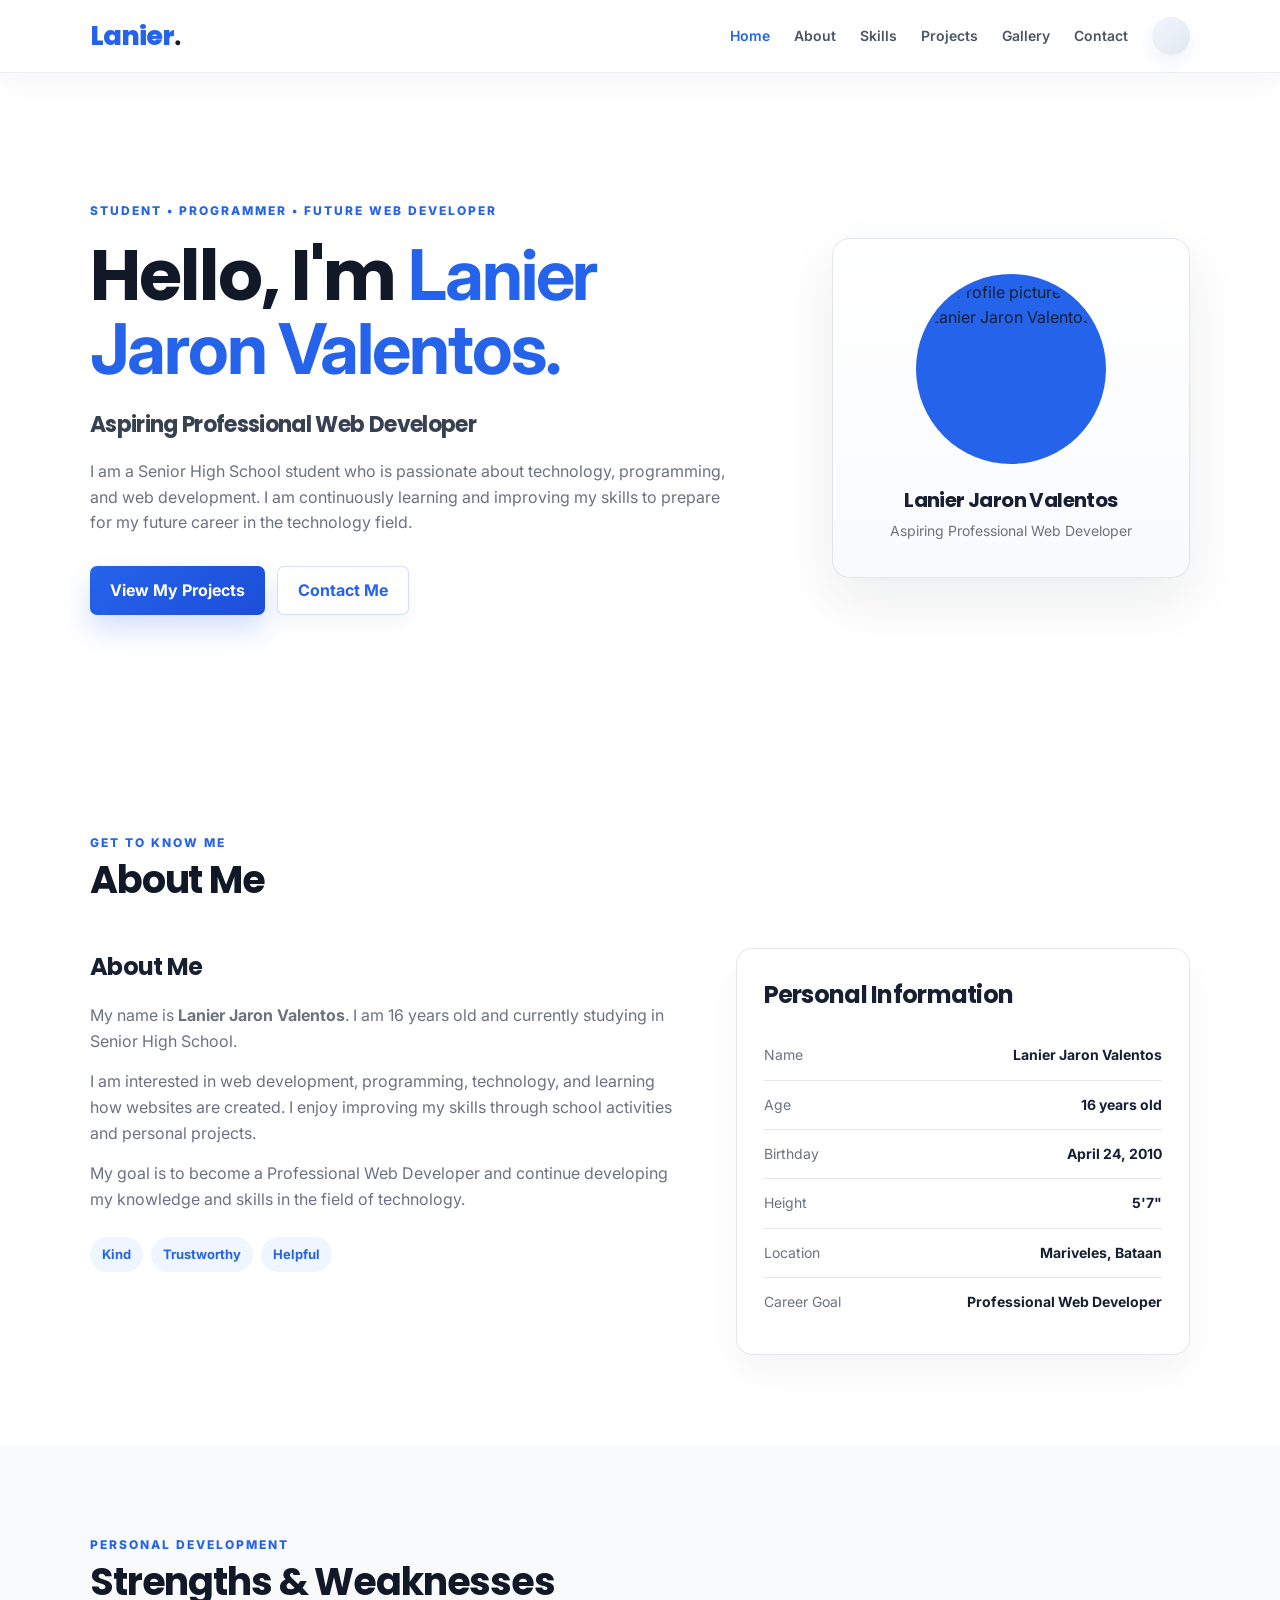
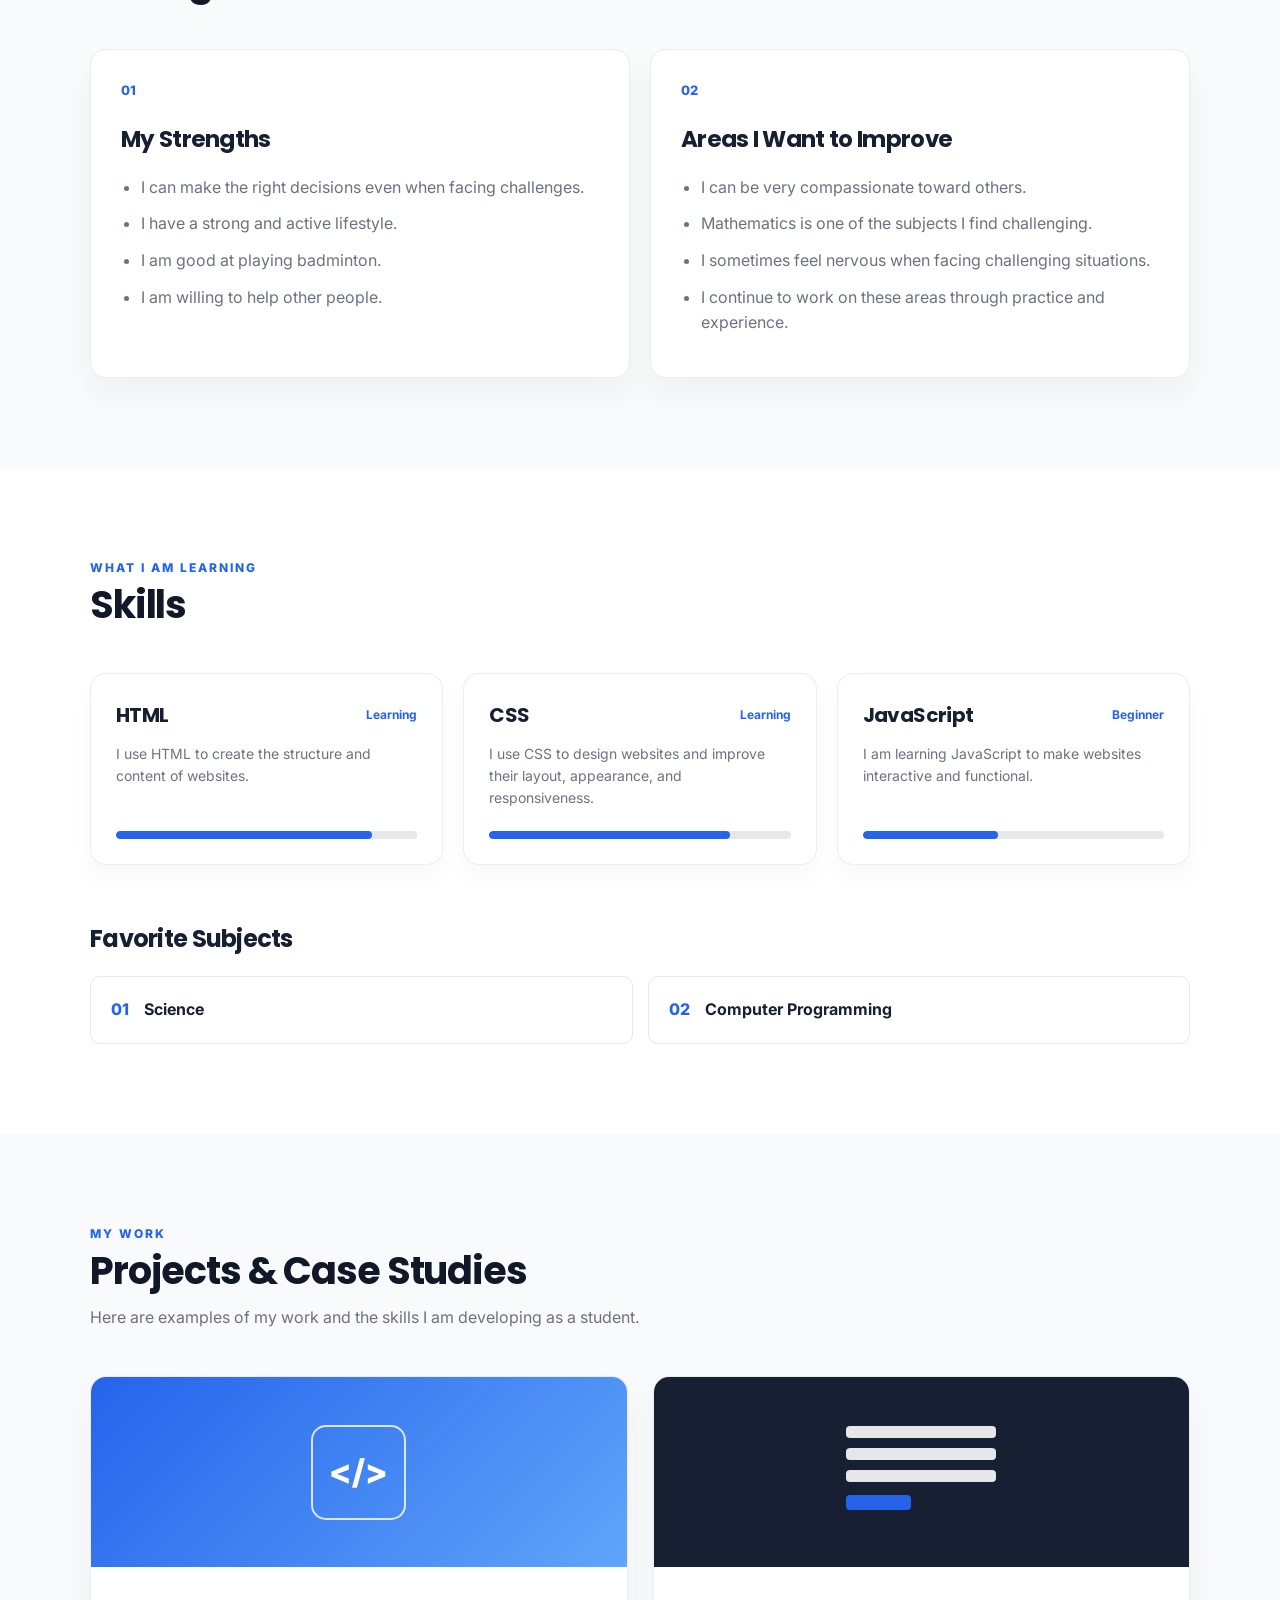
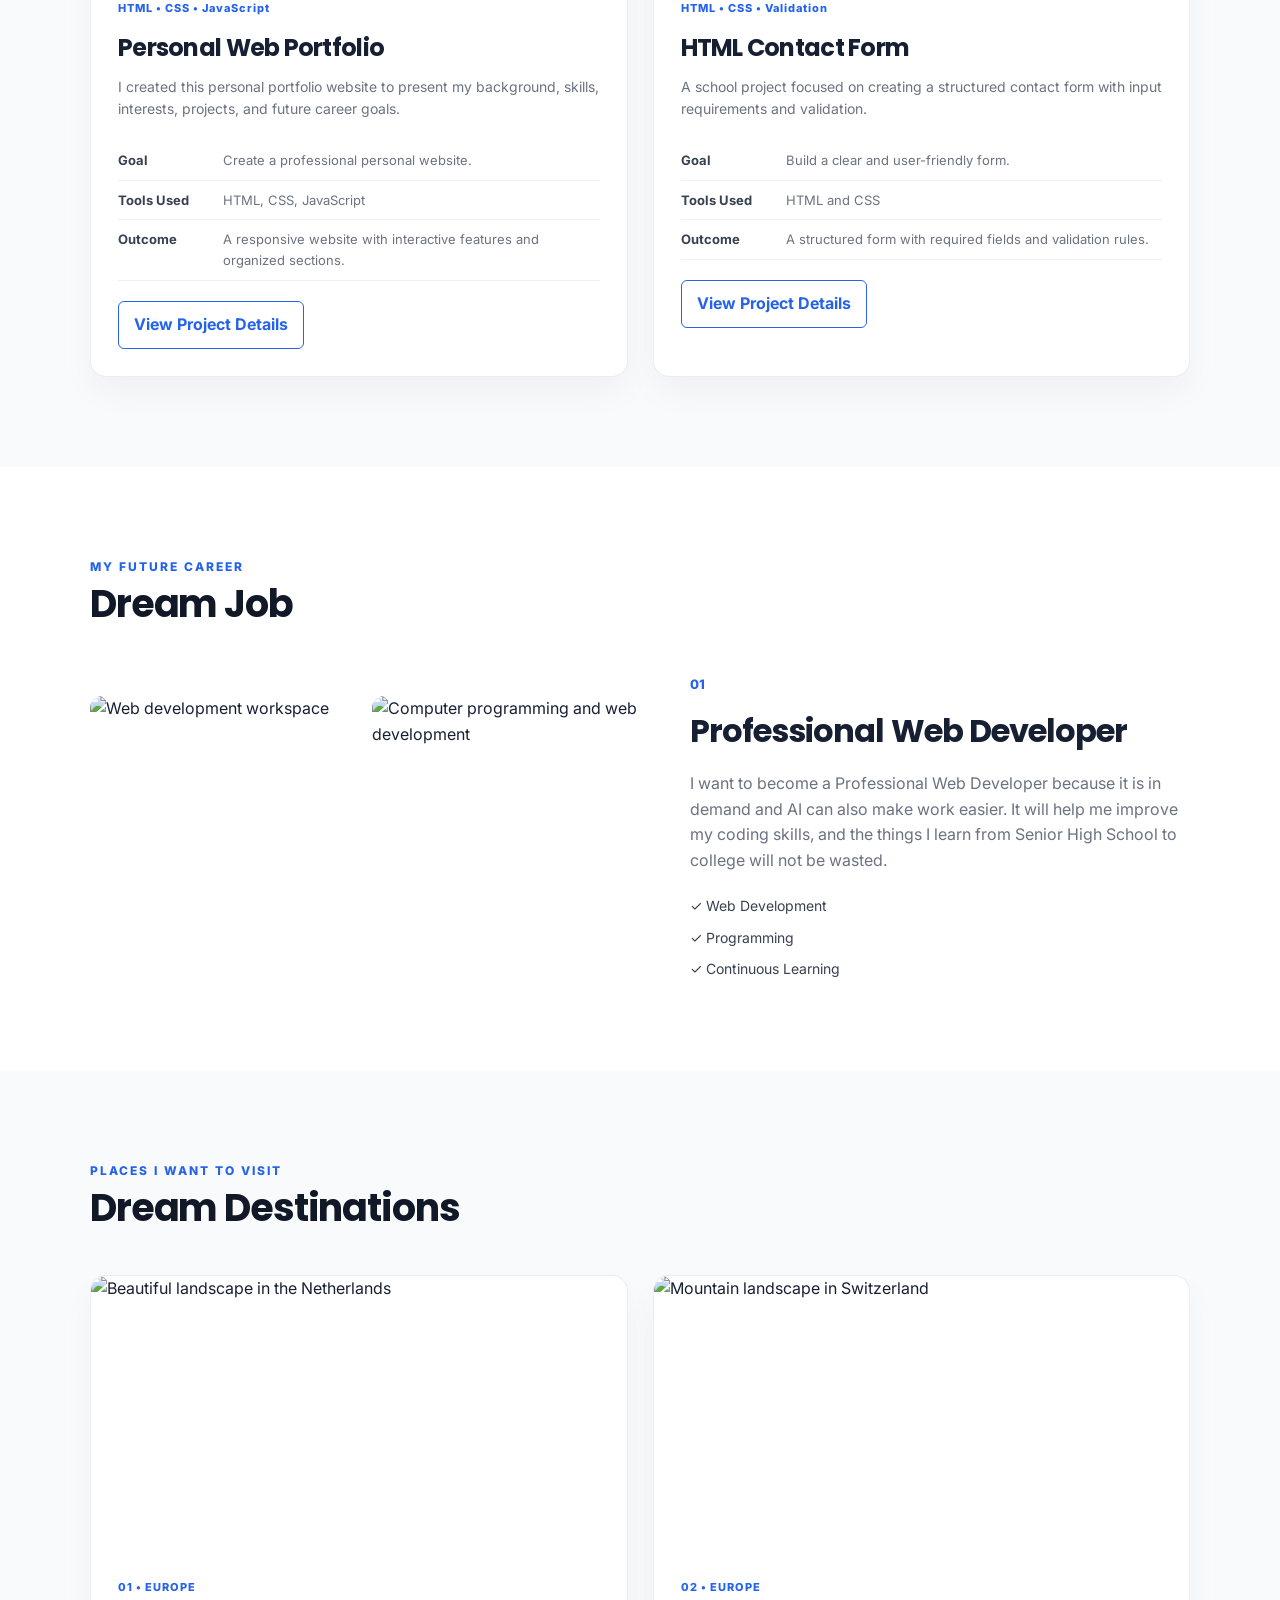
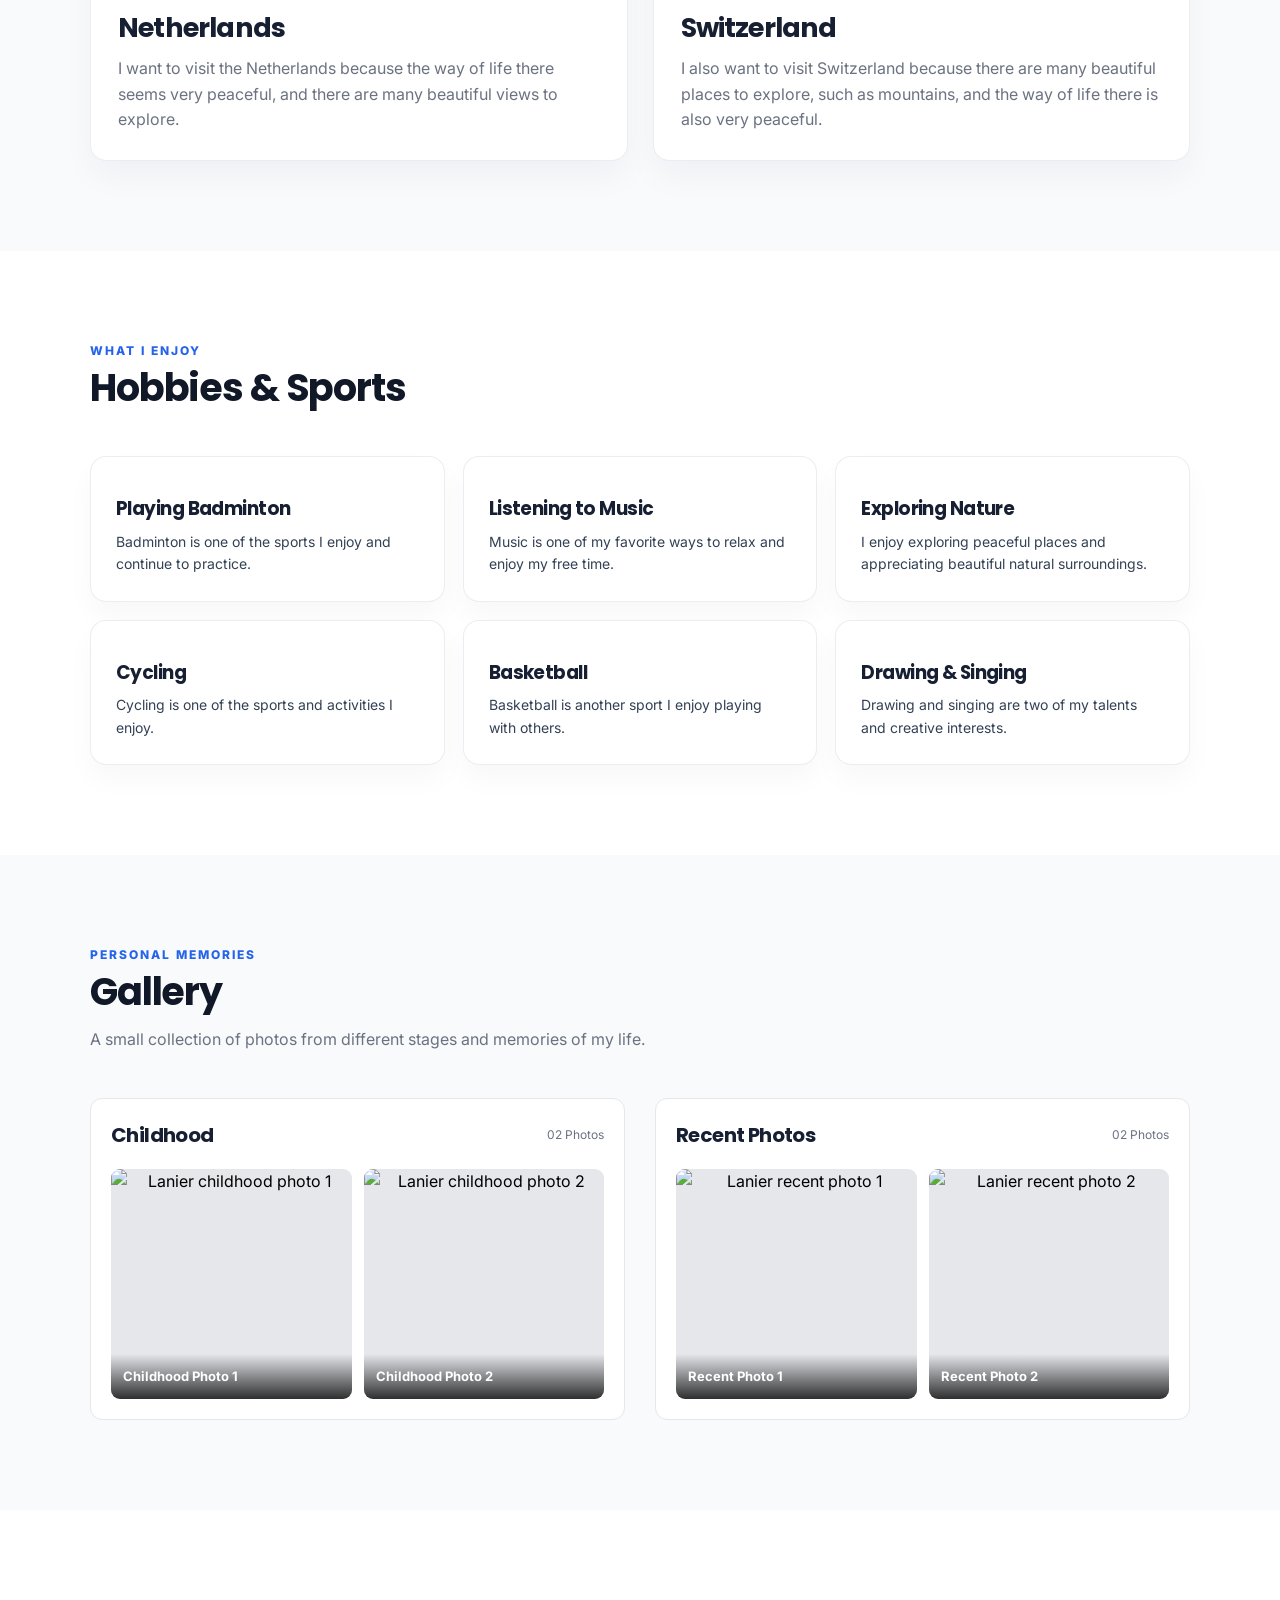
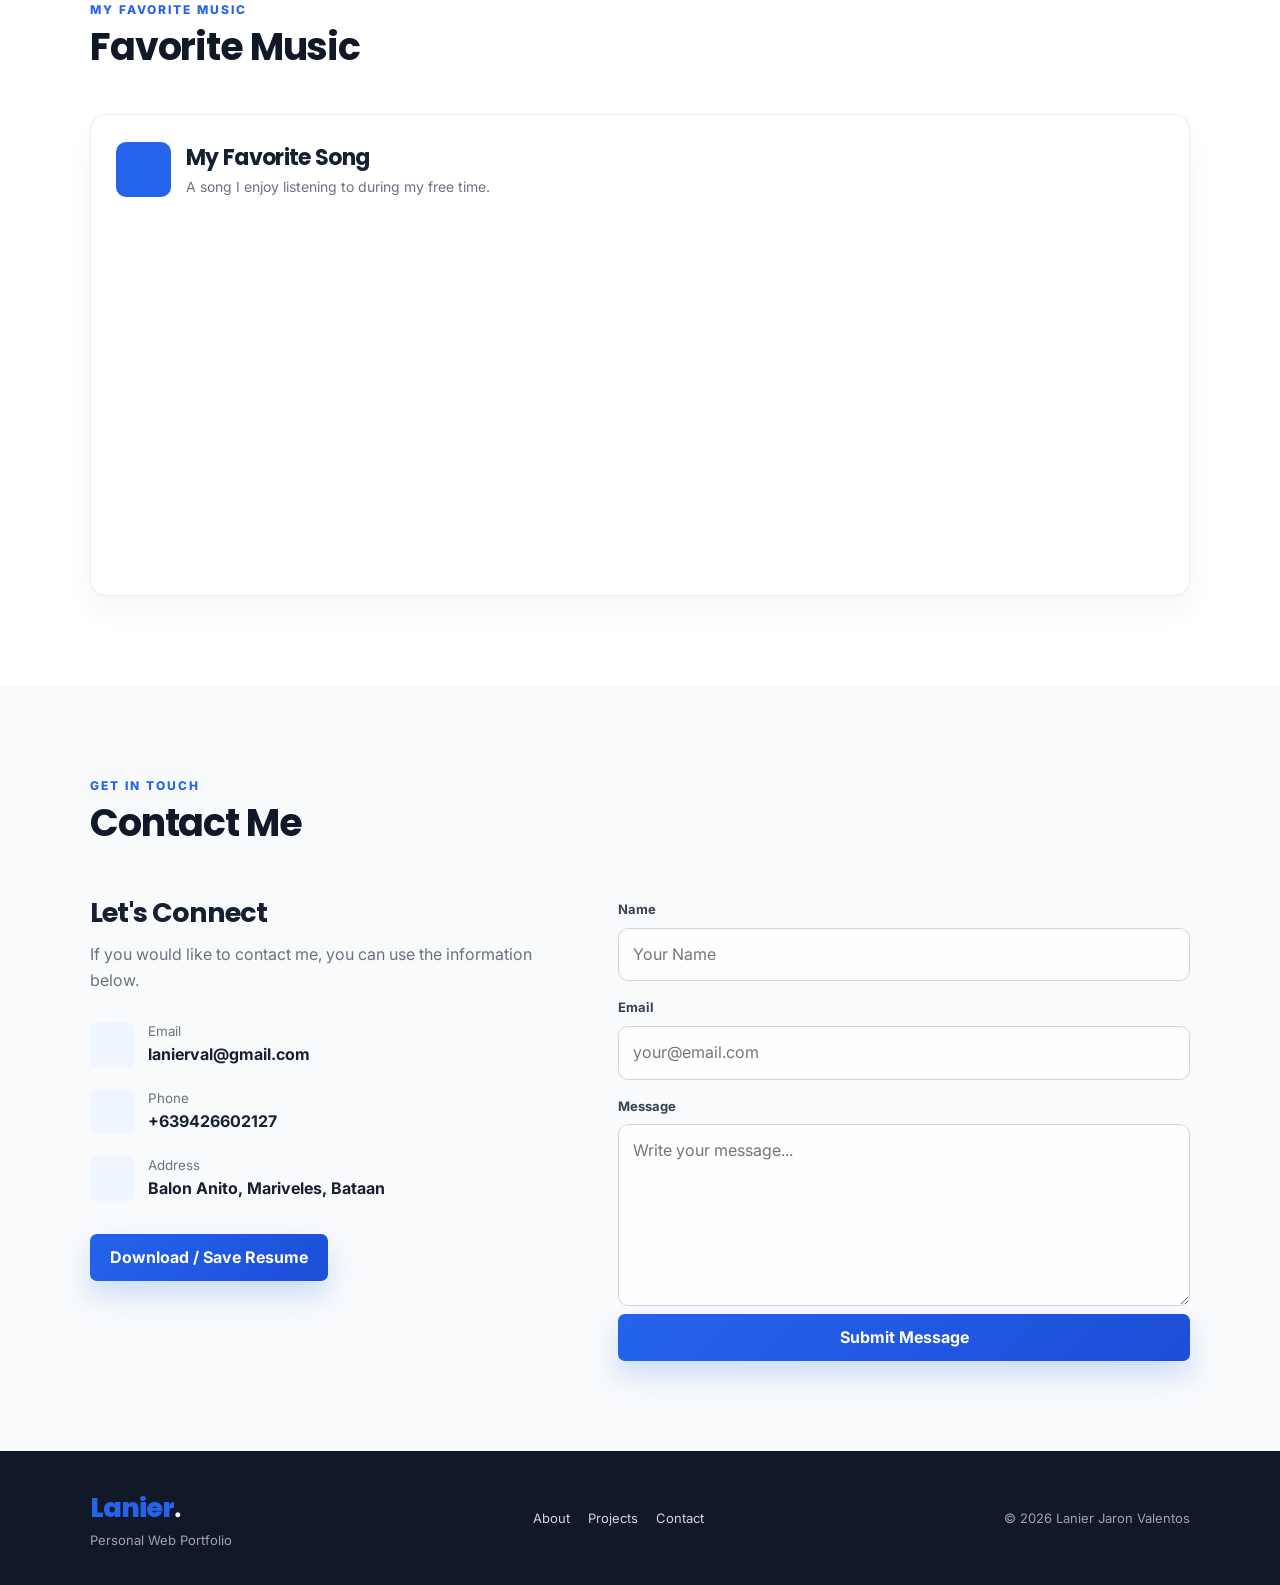
==== commit 7e43ed78: "V2" ====
--- a/index.html
+++ b/index.html
@@ -1065,7 +1065,7 @@
                 <div>
                     <small>Phone</small>
                     <strong>
-                        639426602127
+                        +639426602127
                     </strong>
                 </div>
 
--- a/style.css
+++ b/style.css
@@ -926,11 +926,12 @@
 }
 
 .hobby h3 {
+    color: #172033;
     margin-bottom: 7px;
 }
 
 .hobby p {
-    color: #6b7280;
+    color: #334155;
 
     font-size: 14px;
 }
@@ -1527,6 +1528,10 @@
     color: #cbd5e1;
 }
 
+body.dark .hobby h3 {
+    color: #f8fafc;
+}
+
 body.dark .hero-text,
 body.dark .about-content p,
 body.dark .skill-card p,
@@ -1537,6 +1542,10 @@
     color: #94a3b8;
 }
 
+body.dark .hobby p {
+    color: #cbd5e1;
+}
+
 body.dark .hero-profile,
 body.dark .info-card,
 body.dark .strength-card,
@@ -1544,6 +1553,7 @@
 body.dark .project-card,
 body.dark .project-message > div,
 body.dark .destination-card,
+body.dark .hobby,
 body.dark .gallery-group,
 body.dark .music-card,
 body.dark .contact-form input,
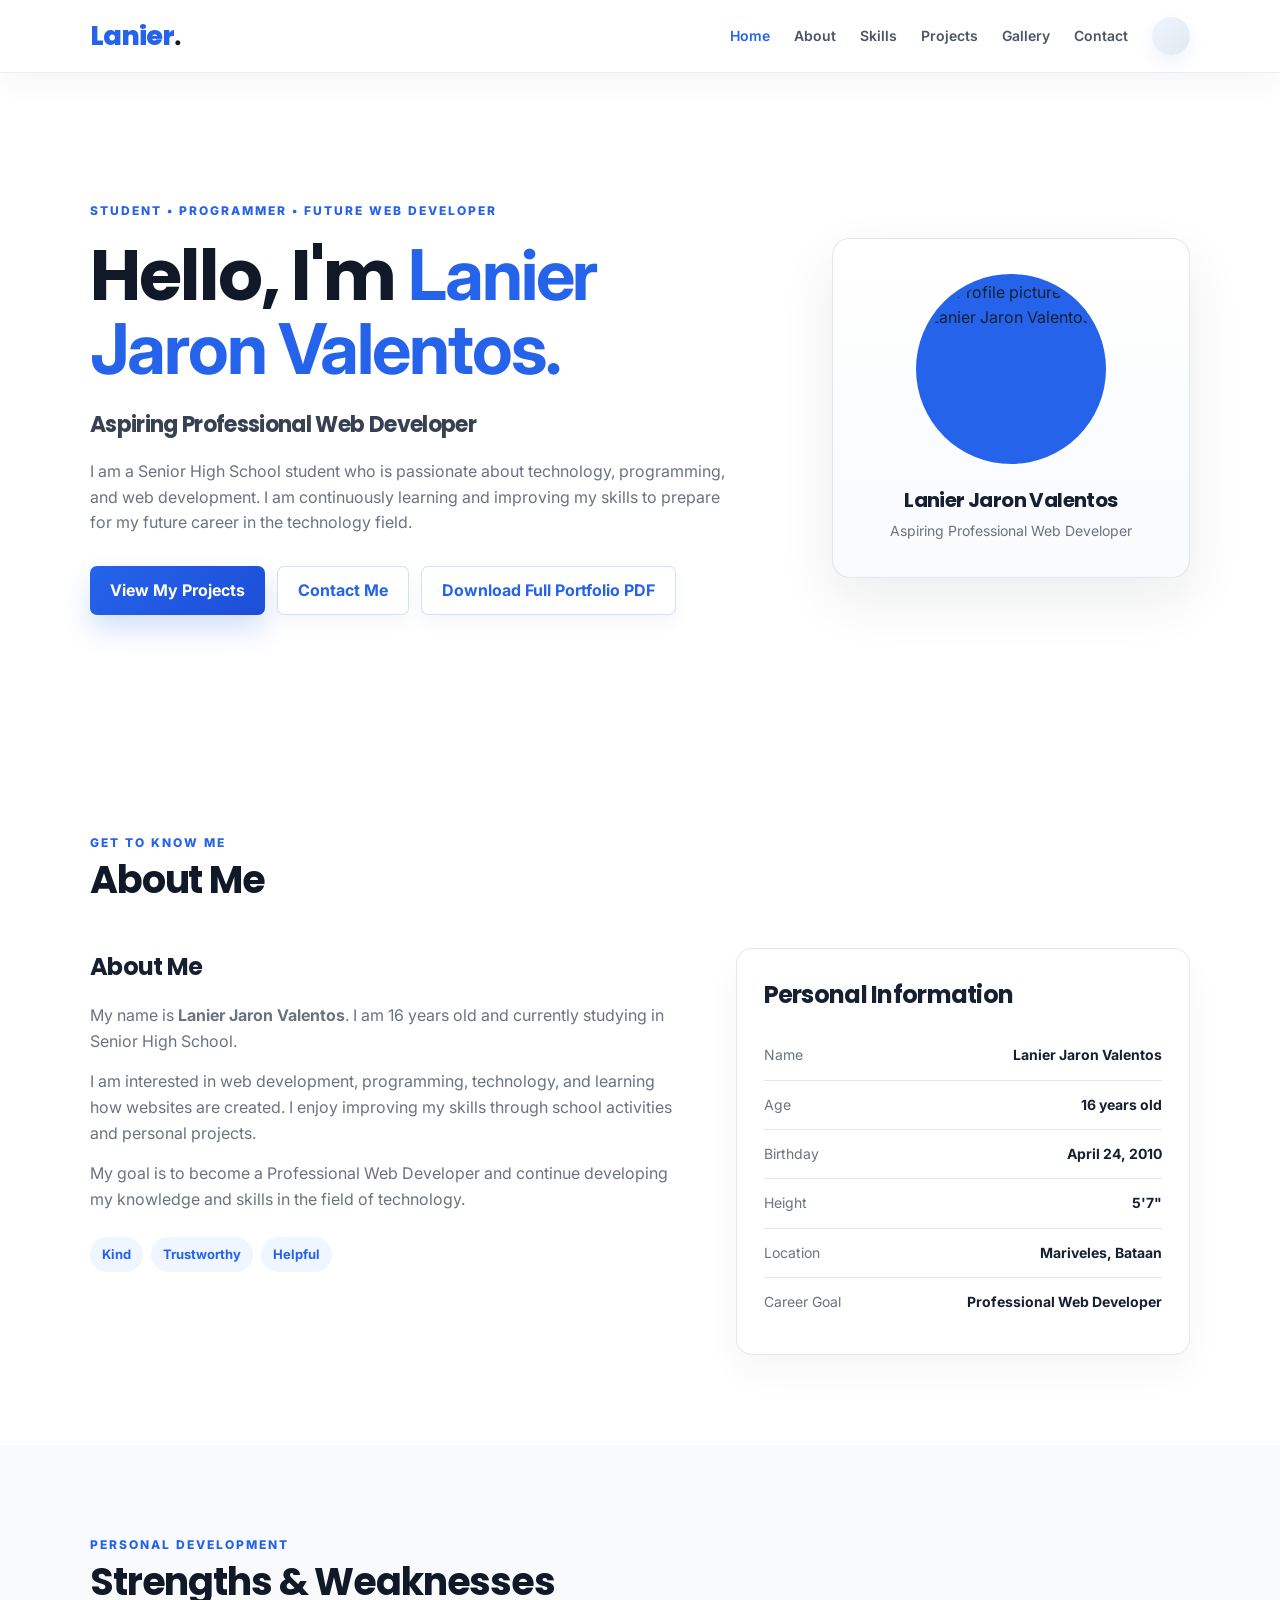
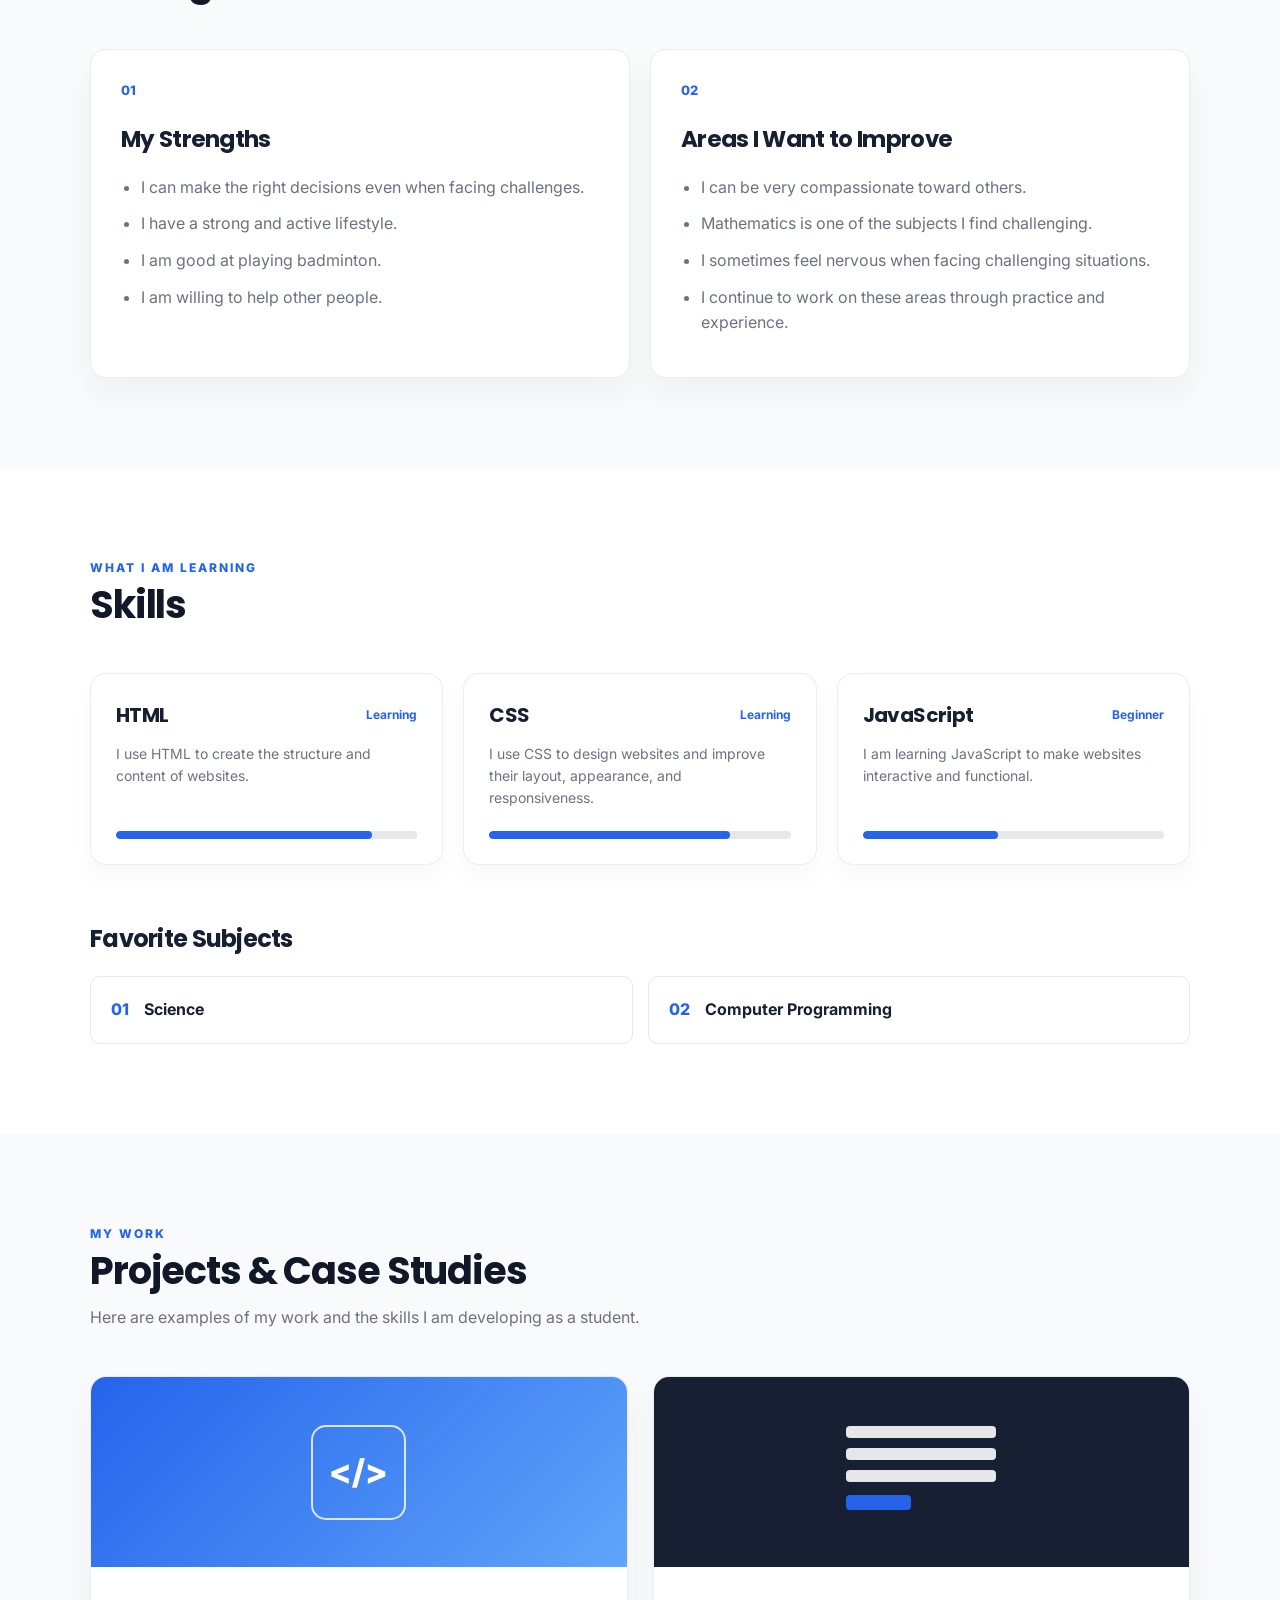
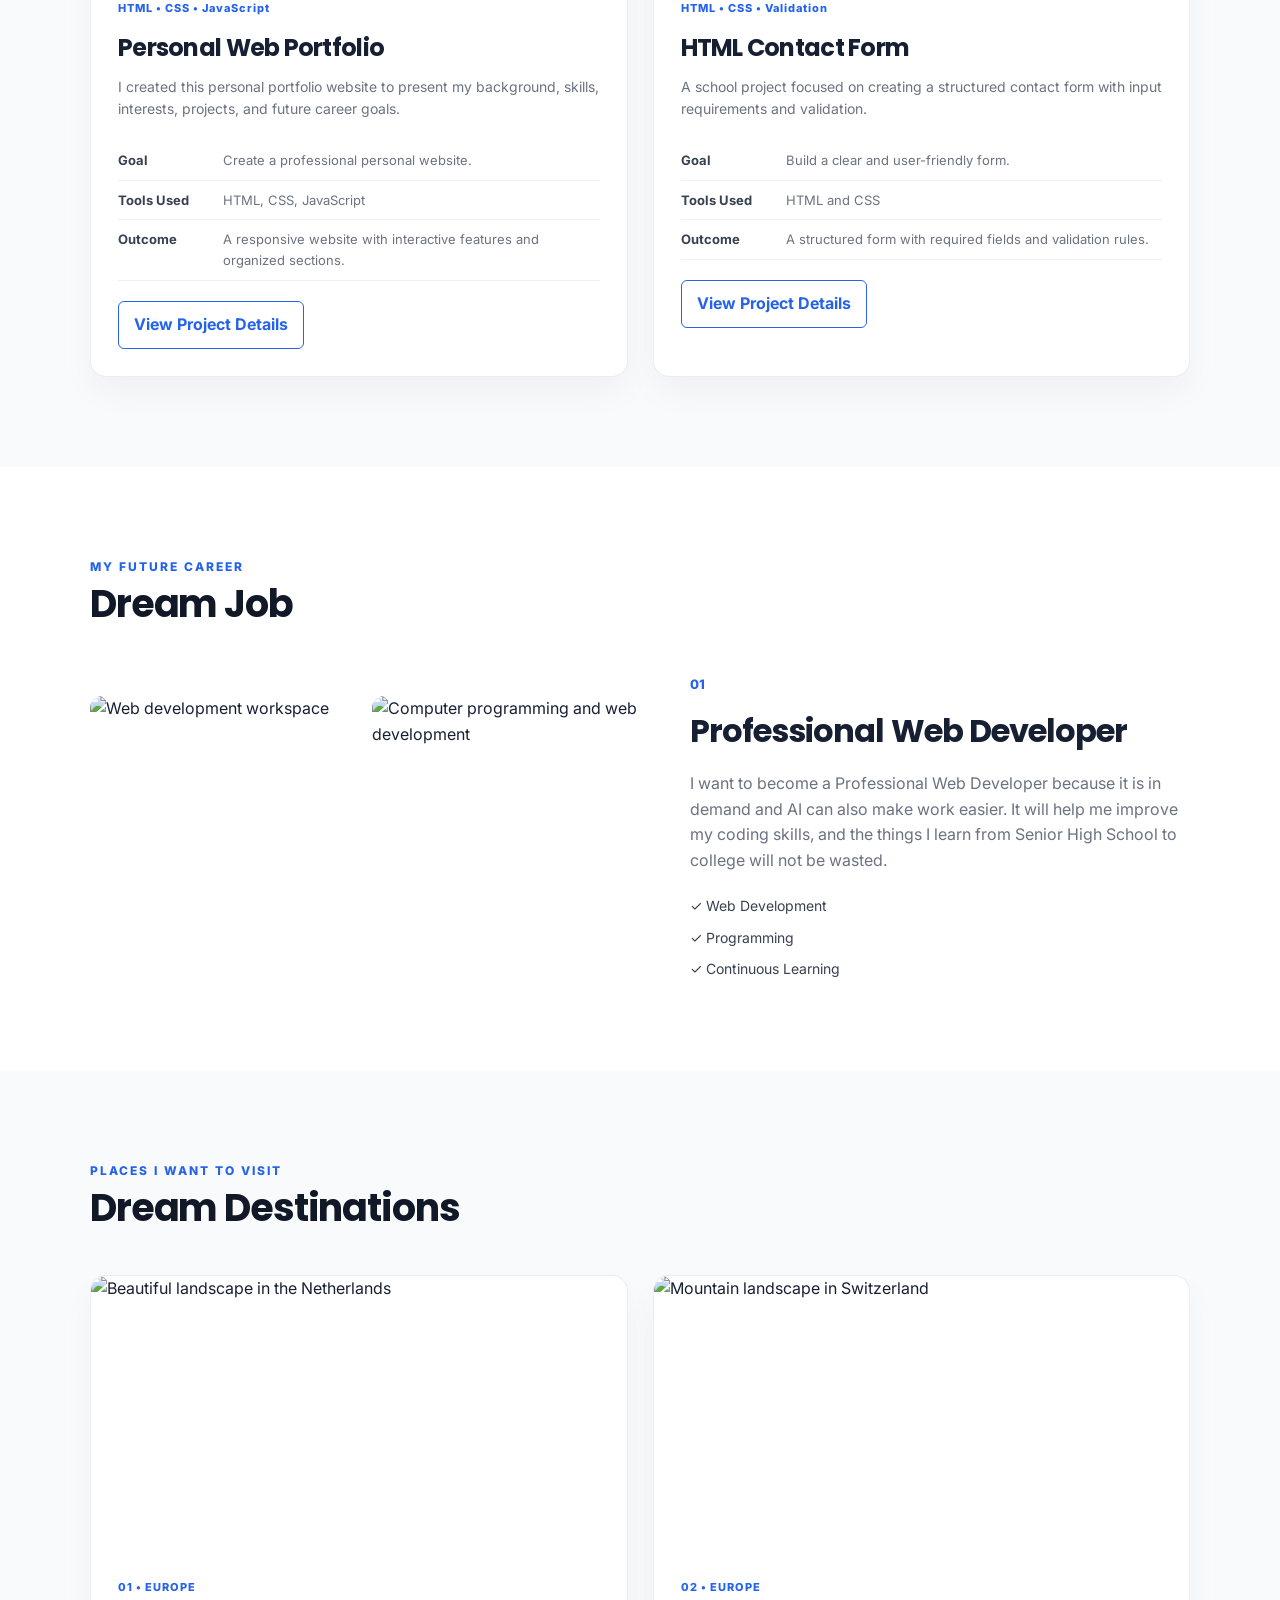
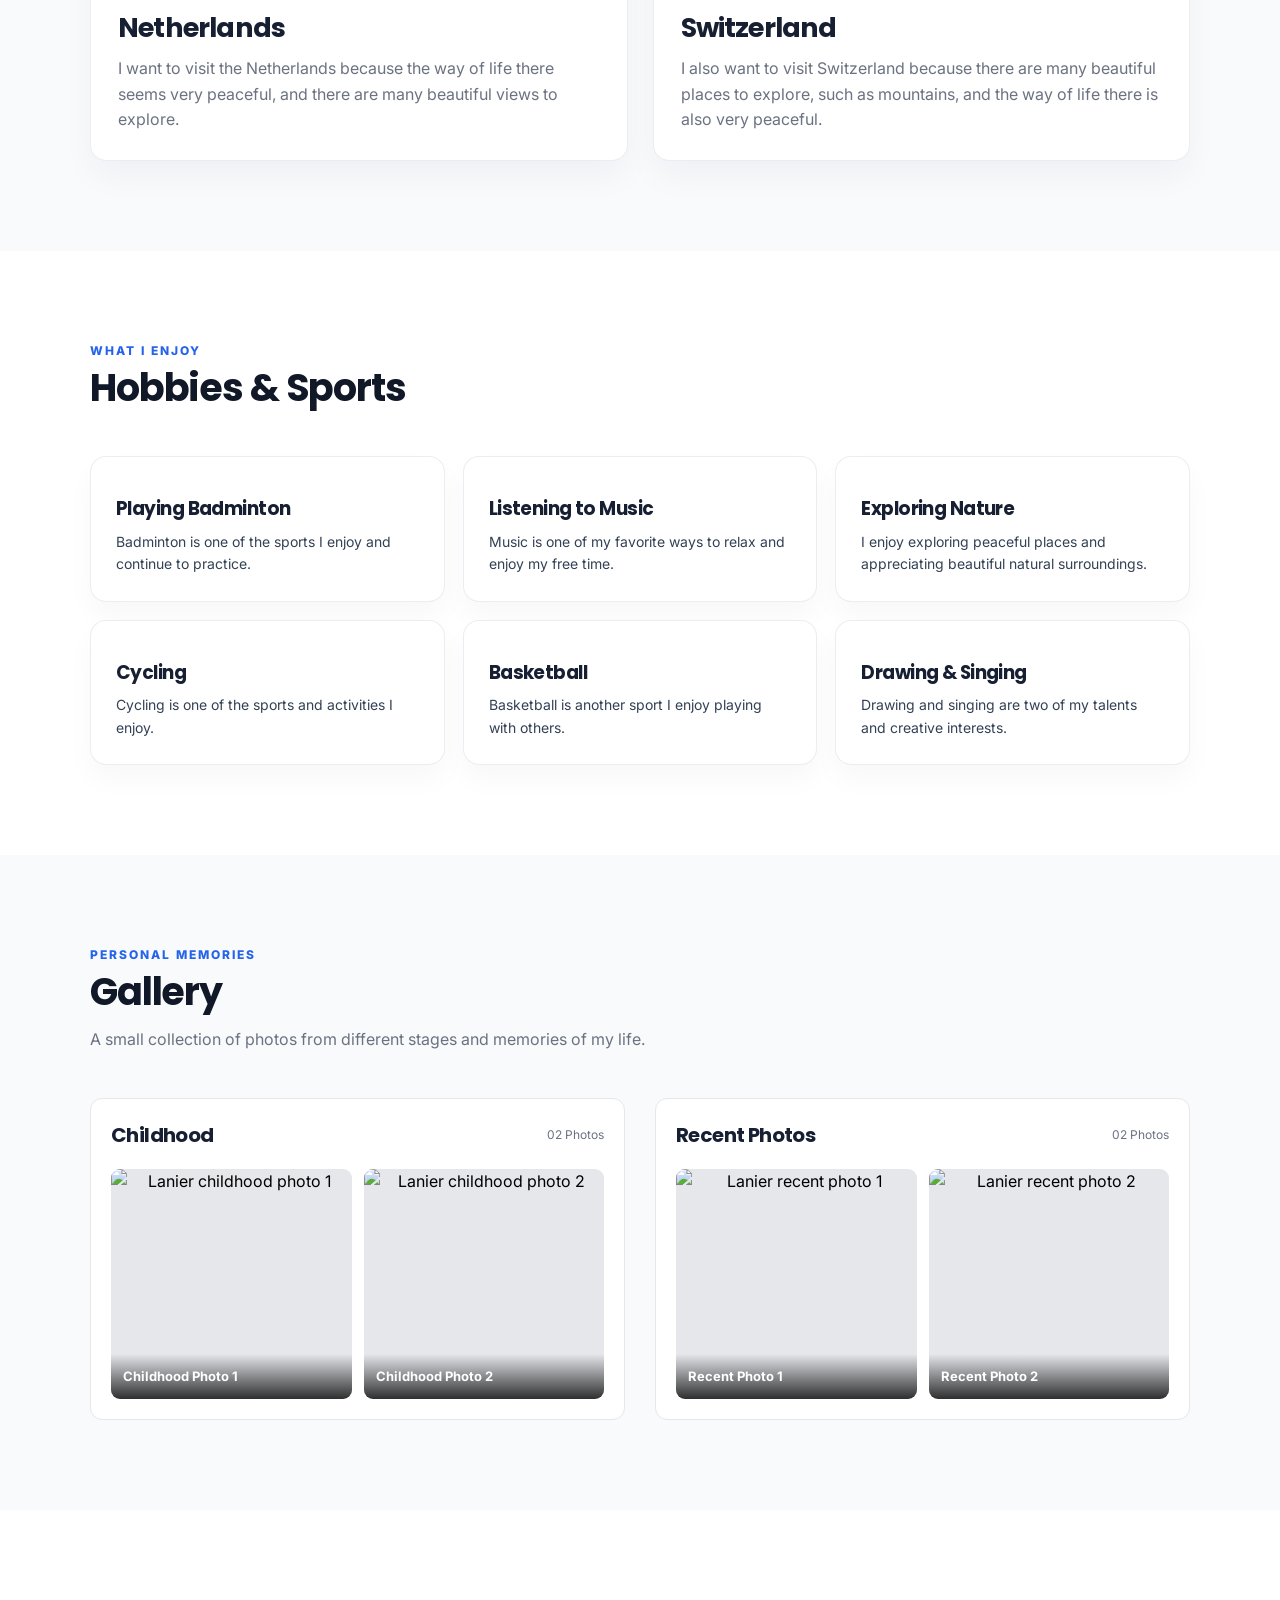
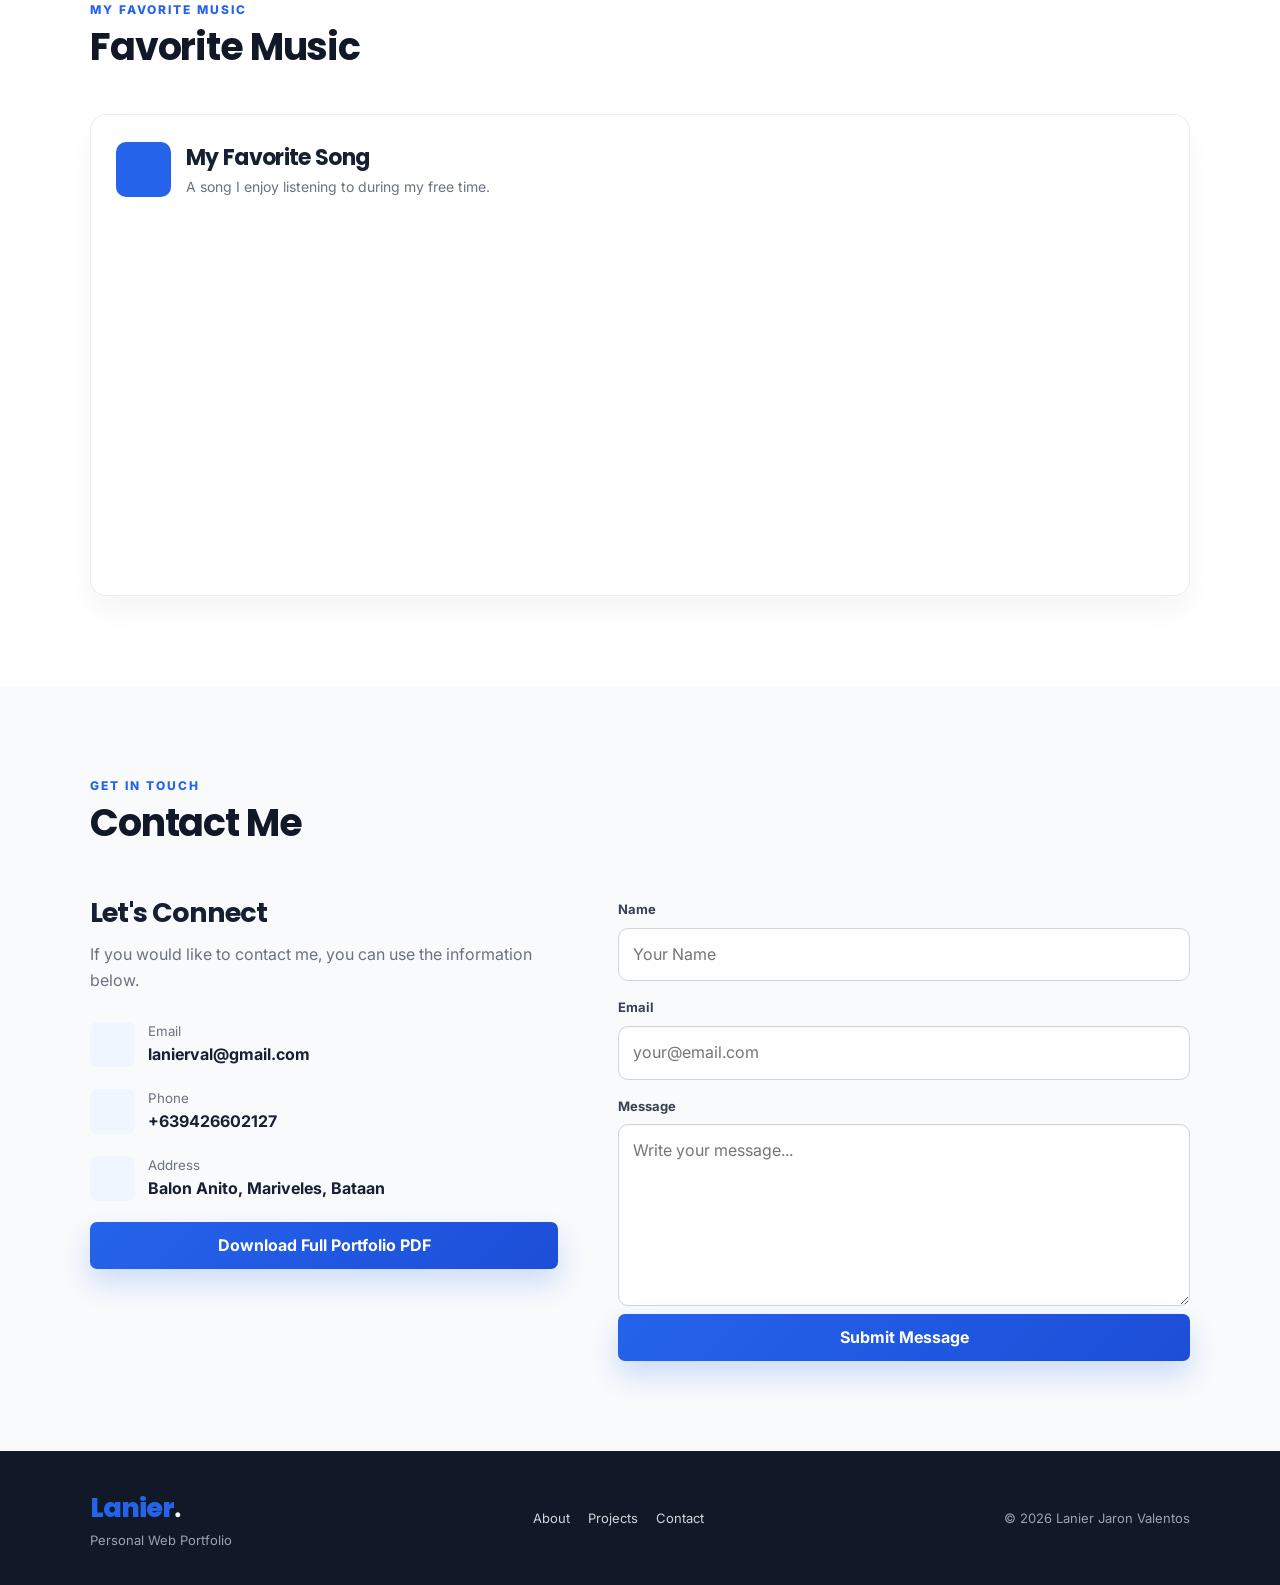
==== commit 7224f46a: "Updated Files" ====
--- a/index.html
+++ b/index.html
@@ -114,6 +114,15 @@
 
             <a href="#contact" class="btn outline-btn">
                 Contact Me
+            </a>
+
+            <a
+                id="downloadPortfolio"
+                class="btn outline-btn portfolio-download-btn"
+                href="files/Lanier_Jaron_Valentos_Full_Portfolio.pdf"
+                download="Lanier_Jaron_Valentos_Full_Portfolio.pdf"
+                type="application/pdf">
+                Download Full Portfolio PDF
             </a>
 
         </div>
@@ -1089,10 +1098,12 @@
 
 
             <a
-                class="btn primary-btn resume-btn"
-                href="files/Lanier_Jaron_Valentos_Resume.pdf"
-                download="Lanier_Jaron_Valentos_Resume.pdf">
-                Download / Save Resume
+                class="btn primary-btn resume-btn portfolio-download-btn"
+                href="files/Lanier_Jaron_Valentos_Full_Portfolio.pdf"
+                download="Lanier_Jaron_Valentos_Full_Portfolio.pdf"
+                type="application/pdf"
+                aria-label="Download the complete Lanier Jaron Valentos portfolio as a PDF">
+                Download Full Portfolio PDF
             </a>
 
         </div>
--- a/style.css
+++ b/style.css
@@ -206,6 +206,8 @@
     display: flex;
     gap: 12px;
 
+    flex-wrap: wrap;
+
     margin-top: 30px;
 }
 
@@ -1161,6 +1163,14 @@
 
 .resume-btn {
     margin-top: 12px;
+
+    display: flex;
+
+    justify-content: center;
+
+    text-align: center;
+
+    overflow-wrap: anywhere;
 }
 
 .contact-form {
@@ -1825,4 +1835,101 @@
         padding-right: 18px;
     }
 
+}
+
+
+/* =========================
+   FULL PORTFOLIO PDF PRINT
+========================= */
+
+@media print {
+
+    @page {
+        size: A4;
+        margin: 12mm;
+    }
+
+    html {
+        scroll-behavior: auto;
+    }
+
+    body {
+        background: white !important;
+        color: #172033 !important;
+        overflow: visible !important;
+        user-select: text;
+    }
+
+    .header {
+        position: static !important;
+    }
+
+    .nav-links {
+        display: flex !important;
+        position: static !important;
+    }
+
+    .menu-toggle {
+        display: none !important;
+    }
+
+    .modal {
+        display: none !important;
+    }
+
+    main,
+    section,
+    .section,
+    .hero {
+        display: block !important;
+        min-height: 0 !important;
+        height: auto !important;
+        overflow: visible !important;
+    }
+
+    .hero,
+    .section {
+        padding: 28px 0 !important;
+    }
+
+    .reveal {
+        opacity: 1 !important;
+        transform: none !important;
+    }
+
+    .hero,
+    .gray-section {
+        background: white !important;
+    }
+
+    .hero-profile,
+    .info-card,
+    .strength-card,
+    .skill-card,
+    .project-card,
+    .destination-card,
+    .hobby,
+    .gallery-group,
+    .music-card,
+    .contact-details {
+        break-inside: avoid;
+        box-shadow: none !important;
+    }
+
+    img {
+        break-inside: avoid;
+
+        height: auto !important;
+        max-height: none !important;
+        object-fit: contain !important;
+    }
+
+    iframe {
+        display: block !important;
+        width: 100% !important;
+        max-width: 100% !important;
+        min-height: 352px;
+        break-inside: avoid;
+    }
+
 }
